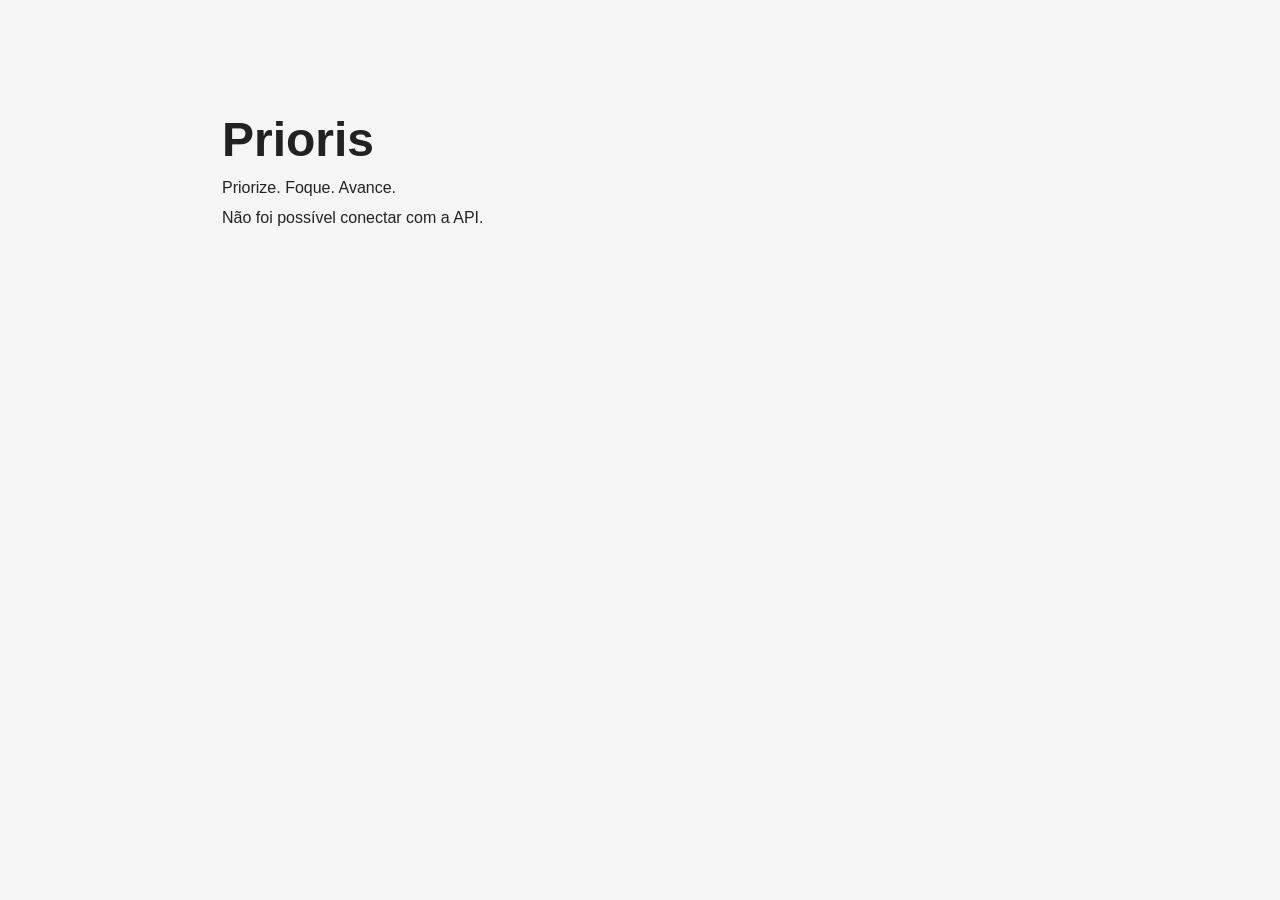
==== frontend/index.html @ 2d37c7ac "feat: configura frontend e integracao inicial com API" ====
<!DOCTYPE html>
<html lang="pt-br">
<head>
    <meta charset="UTF-8">
    <title>Prioris</title>
    <link rel="stylesheet" href="css/style.css">
</head>
<script src="js/app.js"></script>
<body>
    <main>
        <h1>Prioris</h1>
        <p>Priorize. Foque. Avance.</p>
        <p id="status-api">
            Verificando conexão com a API...
        </p>
    </main>

    <script
        type="module"
        src="./js/app.js"
    ></script>
</body>
</html>
---- frontend/css/style.css ----
* {
    box-sizing: border-box;
    margin: 0;
    padding: 0;
}

body {
    font-family: Arial, sans-serif;
    background: #f5f5f5;
    color: #222;
}

main {
    max-width: 900px;
    margin: 80px auto;
    padding: 32px;
}

h1 {
    font-size: 48px;
    margin-bottom: 8px;
}

p {
    margin-top: 12px;
}
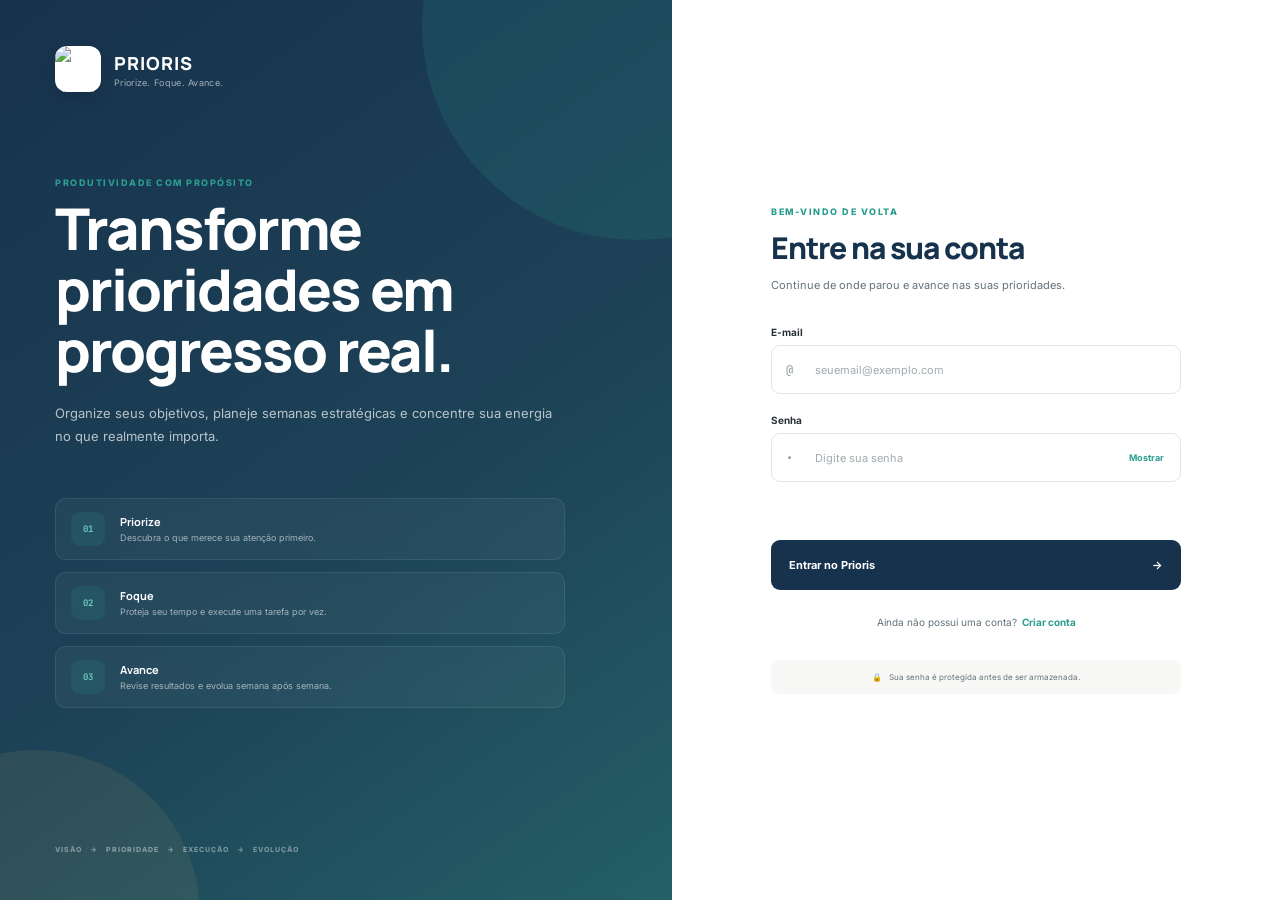
==== commit 807fd68c: "feat: finaliza frontend e auditorias da v1 do Prioris" ====
--- a/frontend/index.html
+++ b/frontend/index.html
@@ -1,23 +1,596 @@
 <!DOCTYPE html>
-<html lang="pt-br">
+<html lang="pt-BR">
+
 <head>
     <meta charset="UTF-8">
-    <title>Prioris</title>
-    <link rel="stylesheet" href="css/style.css">
+    <meta
+            name="viewport"
+            content="width=device-width, initial-scale=1.0"
+    >
+    <title>Prioris — Priorize. Foque. Avance.</title>
+    <link rel="preconnect" href="https://fonts.googleapis.com">
+    <link rel="preconnect" href="https://fonts.gstatic.com" crossorigin>
+    <link
+            href="https://fonts.googleapis.com/css2?family=Inter:wght@400;500;600;700&family=JetBrains+Mono:wght@500;600;700&family=Manrope:wght@600;700;800&display=swap"
+            rel="stylesheet"
+    >
+    <link
+            rel="stylesheet"
+            href="./css/style.css"
+    >
 </head>
-<script src="js/app.js"></script>
+
 <body>
-    <main>
-        <h1>Prioris</h1>
-        <p>Priorize. Foque. Avance.</p>
-        <p id="status-api">
-            Verificando conexão com a API...
-        </p>
+
+<div class="app">
+
+    <!-- ================= SIDEBAR ================= -->
+
+    <aside class="sidebar">
+
+        <div class="sidebar-top">
+
+            <a class="brand" href="index.html">
+                <div class="brand-icon">
+
+                    <img
+                            src="logo-prioris.svg"
+                            alt="Logo Prioris"
+                    >
+
+                </div>
+
+                <div>
+                    <strong>PRIORIS</strong>
+                    <span>Priorize. Foque. Avance.</span>
+                </div>
+            </a>
+
+            <nav class="sidebar-nav">
+
+                <a href="#" class="nav-item active">
+                    <span class="nav-icon">▦</span>
+                    <span>Dashboard</span>
+                </a>
+
+                <a href="./pages/prioridade.html" class="nav-item">
+                    <span class="nav-icon">★</span>
+                    <span>Prioridade #1</span>
+                </a>
+
+                <a href="./pages/tarefas.html" class="nav-item">
+                    <span class="nav-icon">✓</span>
+                    <span>Tarefas</span>
+                </a>
+
+                <a href="./pages/objetivos.html" class="nav-item">
+                    <span class="nav-icon">◎</span>
+                    <span>Objetivos e Metas</span>
+                </a>
+
+                <a href="./pages/ciclo.html" class="nav-item">
+                    <span class="nav-icon">◷</span>
+                    <span>Ciclo de 12 Semanas</span>
+                </a>
+
+                <a href="./pages/planejamento.html" class="nav-item">
+                    <span class="nav-icon">▤</span>
+                    <span>Planejamento</span>
+                </a>
+
+                <a href="./pages/foco.html" class="nav-item">
+                    <span class="nav-icon">◉</span>
+                    <span>Sessão de Foco</span>
+                </a>
+
+                <a href="./pages/revisao.html" class="nav-item">
+                    <span class="nav-icon">↗</span>
+                    <span>Revisão Semanal</span>
+                </a>
+
+            </nav>
+
+        </div>
+
+        <div class="sidebar-footer">
+
+            <div class="sidebar-user">
+
+                <div class="user-avatar">
+                    U
+                </div>
+
+
+                <div class="user-info">
+
+                    <strong id="nome-usuario">
+                        Usuário Prioris
+                    </strong>
+
+                    <span>
+                Minha conta
+            </span>
+
+                </div>
+
+            </div>
+
+
+            <button
+                    id="btn-logout"
+                    type="button"
+                    class="sidebar-logout"
+                    title="Sair"
+            >
+                ↪
+            </button>
+
+        </div>
+
+    </aside>
+
+
+    <!-- ================= CONTEÚDO ================= -->
+
+    <main class="main-content">
+
+        <!-- HEADER -->
+
+        <header class="topbar">
+
+            <div>
+
+                <p class="eyebrow">
+                    VISÃO GERAL
+                </p>
+
+                <h1 id="saudacao-usuario">
+                    Bom dia! 👋
+                </h1>
+
+                <p class="subtitle">
+                    Foque no que realmente importa e avance um passo de cada vez.
+                </p>
+
+            </div>
+
+            <div class="topbar-actions">
+
+                <div
+                        id="api-status"
+                        class="api-status"
+                >
+                    <span class="api-dot"></span>
+                    Verificando API...
+                </div>
+
+                <button
+                        class="icon-button"
+                        aria-label="Notificações"
+                >
+                    ♢
+                </button>
+
+                <div class="date-card">
+                    <span>Hoje</span>
+                    <strong id="current-date">
+                        31 AGO
+                    </strong>
+                </div>
+
+            </div>
+
+        </header>
+
+
+        <!-- PRIORIDADE PRINCIPAL -->
+
+        <section class="priority-card">
+
+            <div class="priority-content">
+
+                <div class="priority-label">
+                    <span>★</span>
+                    PRIORIDADE #1 DE HOJE
+                </div>
+
+                <h2 id="prioridade-titulo">
+                    Carregando prioridade...
+                </h2>
+
+                <p>
+                    Esta é a tarefa mais importante para você avançar
+                    em direção aos seus objetivos hoje.
+                </p>
+
+                <div class="priority-meta">
+
+                    <span
+                        id="prioridade-abcde"
+                        class="tag tag-a"
+                    >
+                        -
+                    </span>
+
+                    <span>
+                        ⏱ <span id="prioridade-tempo">--</span> min
+                    </span>
+
+                    <span id="prioridade-status">
+                        Carregando...
+                    </span>
+
+                </div>
+
+            </div>
+
+            <div class="priority-action">
+
+                <button
+                        id="btn-iniciar-foco-prioridade"
+                        class="focus-button"
+                        type="button"
+                >
+                    <span class="focus-button-icon">▶</span>
+                    <span>Iniciar foco</span>
+                </button>
+
+                <span
+                        id="descricao-foco-prioridade"
+                        class="focus-description"
+                >
+                    Pomodoro 25 / 5
+                </span>
+
+            </div>
+
+        </section>
+
+
+        <!-- PRIMEIRA LINHA -->
+
+        <section class="dashboard-grid dashboard-grid-main">
+
+            <!-- CICLO -->
+
+            <article class="card cycle-card">
+
+                <div class="card-header">
+
+                    <div>
+                        <p class="card-eyebrow">
+                            CICLO ATUAL
+                        </p>
+
+                        <h3 id="ciclo-titulo">
+                            Carregando ciclo...
+                        </h3>
+                    </div>
+
+                    <span
+                            id="ciclo-status"
+                            class="status-badge">
+                        ...
+                    </span>
+
+                </div>
+
+                <div class="cycle-week">
+
+                    <div>
+                        <span>Semana atual</span>
+                        <strong id="ciclo-semana">- de 12</strong>
+                    </div>
+
+                    <strong
+                            id="ciclo-percentual"
+                            class="cycle-percentage">
+                        0%
+                    </strong>
+
+                </div>
+
+                <div class="progress-track">
+                    <div
+                            id="ciclo-barra"
+                            class="progress-bar"
+                            style="width: 0%;"
+                    ></div>
+                </div>
+
+                <div class="cycle-footer">
+
+                    <span id="ciclo-data-inicio">--</span>
+                    <span id="ciclo-data-fim">--</span>
+
+                </div>
+
+            </article>
+
+
+            <!-- SCORE -->
+
+            <article class="card score-card">
+
+                <div class="card-header">
+
+                    <div>
+                        <p class="card-eyebrow">
+                            SCORE DE EXECUÇÃO
+                        </p>
+
+                        <h3>
+                            Desempenho semanal
+                        </h3>
+                    </div>
+
+                </div>
+
+                <div class="score-content">
+
+                    <div
+                            id="score-ring"
+                            class="score-ring"
+                            style="--score: 0%;"
+                    >
+
+                        <div class="score-inner">
+                            <strong id="score-valor">0%</strong>
+                            <span>execução</span>
+                        </div>
+
+                    </div>
+
+                    <div class="score-info">
+
+                        <strong id="score-mensagem">
+                            Carregando...
+                        </strong>
+
+                        <p>
+                            A referência de execução do Prioris
+                            é manter o score próximo ou acima de 85%.
+                        </p>
+
+                    </div>
+
+                </div>
+
+            </article>
+
+        </section>
+
+
+        <!-- INDICADORES -->
+
+        <section class="stats-grid">
+
+            <article class="stat-card">
+
+                <div class="stat-icon purple">
+                    ✓
+                </div>
+
+                <div>
+                    <span>
+                        Tarefas planejadas
+                    </span>
+
+                    <strong id="total-planejadas">
+                        0
+                    </strong>
+                </div>
+
+            </article>
+
+
+            <article class="stat-card">
+
+                <div class="stat-icon green">
+                    ✓
+                </div>
+
+                <div>
+                    <span>
+                        Concluídas
+                    </span>
+
+                    <strong id="total-concluidas">
+                        0
+                    </strong>
+                </div>
+
+            </article>
+
+
+            <article class="stat-card">
+
+                <div class="stat-icon orange">
+                    ◷
+                </div>
+
+                <div>
+                    <span>
+                        Minutos de foco
+                    </span>
+
+                    <strong id="minutos-foco">
+                        0
+                    </strong>
+                </div>
+
+            </article>
+
+
+            <article class="stat-card">
+
+                <div class="stat-icon blue">
+                    ◎
+                </div>
+
+                <div>
+                    <span>
+                        Objetivos ativos
+                    </span>
+
+                    <strong id="total-objetivos-ativos">
+                        0
+                    </strong>
+                </div>
+
+            </article>
+
+        </section>
+
+
+        <!-- SEGUNDA LINHA -->
+
+        <section class="dashboard-grid dashboard-grid-bottom">
+
+            <!-- TAREFAS -->
+
+            <article class="card tasks-card">
+
+                <div class="card-header">
+
+                    <div>
+                        <p class="card-eyebrow">
+                            PLANEJAMENTO SEMANAL
+                        </p>
+
+                        <h3>
+                            Tarefas estratégicas
+                        </h3>
+                    </div>
+
+                    <button class="text-button">
+                        Ver todas →
+                    </button>
+
+                </div>
+
+                <div
+                        id="lista-tarefas-estrategicas"
+                        class="tasks-list"
+                >
+                    <p class="loading-text">
+                        Carregando tarefas...
+                    </p>
+
+                </div>
+
+            </article>
+
+
+            <!-- FOCO -->
+
+            <article class="card focus-card">
+
+                <div class="card-header">
+
+                    <div>
+                        <p class="card-eyebrow">
+                            MODO FOCO
+                        </p>
+
+                        <h3>
+                            Hora de executar
+                        </h3>
+                    </div>
+
+                </div>
+
+                <div class="pomodoro">
+
+                    <span class="pomodoro-label">
+                        FOCO
+                    </span>
+
+                    <strong>
+                        25:00
+                    </strong>
+
+                    <span>
+                        minutos
+                    </span>
+
+                </div>
+
+                <button
+                        id="btn-iniciar-sessao-dashboard"
+                        class="secondary-focus-button"
+                        type="button"
+                >
+                    ▶ Iniciar sessão
+                </button>
+
+                <p class="focus-tip">
+                    Uma tarefa. Sem distrações.
+                    Até o cronômetro terminar.
+                </p>
+
+            </article>
+
+        </section>
+
+
+        <!-- OBJETIVOS -->
+
+        <section class="card goals-card">
+
+            <div class="card-header">
+
+                <div>
+                    <p class="card-eyebrow">
+                        VISÃO DE LONGO PRAZO
+                    </p>
+
+                    <h3>
+                        Objetivos em andamento
+                    </h3>
+                </div>
+
+                <button class="text-button">
+                    Ver objetivos →
+                </button>
+
+            </div>
+
+
+            <div
+                    id="lista-objetivos"
+                    class="goals-grid"
+            >
+                <p class="loading-text">
+                    Carregando objetivos...
+                </p>
+
+            </div>
+
+        </section>
+
+
+        <footer class="page-footer">
+
+            <span>
+                PRIORIS
+            </span>
+
+            <span>
+                Priorize. Foque. Avance.
+            </span>
+
+        </footer>
+
     </main>
 
-    <script
+</div>
+
+<script
         type="module"
         src="./js/app.js"
-    ></script>
+></script>
+
 </body>
+
 </html>
--- a/frontend/css/style.css
+++ b/frontend/css/style.css
@@ -1,26 +1,9379 @@
+/* =====================================================
+   PRIORIS
+   Dashboard principal
+===================================================== */
+
+:root {
+
+    /* PRIORIS — Identidade oficial */
+
+    --primary: #17324D;
+    --primary-hover: #10283D;
+    --primary-light: #E9EFF3;
+
+    --secondary: #2A9D8F;
+    --secondary-dark: #218579;
+    --secondary-light: #E5F5F2;
+    --success: #2A9D8F;
+
+    --accent: #E9C46A;
+    --accent-dark: #D9AC42;
+    --accent-light: #FFF7E3;
+
+    --danger: #E76F51;
+    --danger-light: #FCEBE7;
+
+    --rest: #84A98C;
+    --rest-light: #EDF3EE;
+    --success: #2A9D8F;
+
+    --background: #F7F8F5;
+    --surface: #FFFFFF;
+
+    --text-primary: #263238;
+    --text-secondary: #64727A;
+    --text-light: #909A9F;
+
+    --border: #E2E6E3;
+
+    /* ABCDE */
+
+    --abcde-a: #D95D39;
+    --abcde-b: #E9A23B;
+    --abcde-c: #E9C46A;
+    --abcde-d: #5B8DEF;
+    --abcde-e: #8D99AE;
+
+    --shadow:
+            0 8px 24px rgba(23, 50, 77, 0.06);
+
+    --radius-control: 8px;
+    --radius-card: 12px;
+    --radius-panel: 18px;
+}
+
+
+/* ================= RESET ================= */
+
 * {
     box-sizing: border-box;
     margin: 0;
     padding: 0;
 }
 
+html {
+    scroll-behavior: smooth;
+}
+
 body {
-    font-family: Arial, sans-serif;
-    background: #f5f5f5;
-    color: #222;
-}
-
-main {
-    max-width: 900px;
-    margin: 80px auto;
-    padding: 32px;
-}
-
-h1 {
-    font-size: 48px;
+    min-height: 100vh;
+
+    font-family:
+            "Inter",
+            -apple-system,
+            BlinkMacSystemFont,
+            "Segoe UI",
+            sans-serif;
+
+    background: var(--background);
+    color: var(--text-primary);
+
+    -webkit-font-smoothing: antialiased;
+}
+
+h1,
+h2,
+h3,
+h4,
+.brand strong {
+    font-family: "Manrope", sans-serif;
+}
+
+.score-inner strong,
+.pomodoro strong,
+.stat-card strong,
+.cycle-percentage {
+    font-family: "JetBrains Mono", monospace;
+}
+
+button,
+input,
+select,
+textarea {
+    font: inherit;
+}
+
+button {
+    cursor: pointer;
+}
+
+a {
+    text-decoration: none;
+    color: inherit;
+}
+
+
+/* =====================================================
+   APP
+===================================================== */
+
+.app {
+    min-height: 100vh;
+}
+
+
+/* =====================================================
+   SIDEBAR
+===================================================== */
+
+.sidebar {
+
+    position: fixed;
+
+    top: 0;
+    bottom: 0;
+    left: 0;
+
+    width: 265px;
+
+    padding: 26px 18px 20px;
+
+    display: flex;
+    flex-direction: column;
+    justify-content: space-between;
+
+    background: var(--primary);
+
+    color: white;
+
+    z-index: 100;
+}
+
+
+/* BRAND */
+
+.brand {
+
+    display: flex;
+    align-items: center;
+
+    gap: 12px;
+
+    padding: 4px 10px 30px;
+}
+
+.brand-icon {
+    width: 52px;
+    height: 52px;
+
+    flex-shrink: 0;
+
+    border-radius: 14px;
+    overflow: hidden;
+
+    background: #ffffff;
+
+    box-shadow: 0 4px 12px rgba(0, 0, 0, 0.10);
+}
+
+.brand-icon img {
+    display: block;
+
+    width: 100%;
+    height: 100%;
+
+    object-fit: cover;
+}
+
+.brand strong {
+
+    display: block;
+
+    font-size: 17px;
+
+    letter-spacing: 1px;
+}
+
+.brand span {
+
+    display: block;
+
+    margin-top: 3px;
+
+    font-size: 10px;
+
+    color: #9195a5;
+}
+
+
+/* NAV */
+
+.sidebar-nav {
+
+    display: flex;
+    flex-direction: column;
+
+    gap: 5px;
+}
+
+.nav-item {
+
+    min-height: 48px;
+
+    padding: 0 14px;
+
+    display: flex;
+    align-items: center;
+
+    gap: 13px;
+
+    border-radius: 11px;
+
+    color: #9da1b3;
+
+    font-size: 14px;
+    font-weight: 500;
+
+    transition:
+            background .2s ease,
+            color .2s ease,
+            transform .2s ease;
+}
+
+.nav-item:hover {
+
+    background: rgba(255, 255, 255, 0.08);
+    color: white;
+    transform: translateX(2px);
+}
+
+.nav-item.active {
+
+    background: rgba(42, 157, 143, 0.16);
+    color: white;
+
+    border-left: 3px solid var(--secondary);
+}
+
+.nav-icon {
+
+    width: 23px;
+
+    text-align: center;
+
+    font-size: 18px;
+}
+
+
+/* USUÁRIO */
+
+.sidebar-footer {
+
+    padding: 15px 9px 4px;
+
+    display: flex;
+    align-items: center;
+
+    gap: 10px;
+
+    border-top:
+            1px solid rgba(255,255,255,.08);
+}
+
+.user-avatar {
+
+    width: 38px;
+    height: 38px;
+
+    flex-shrink: 0;
+
+    display: flex;
+    align-items: center;
+    justify-content: center;
+
+    border-radius: 50%;
+
+    background: var(--primary);
+
+    font-weight: 700;
+}
+
+.user-info {
+    min-width: 0;
+    flex: 1;
+}
+
+.user-info strong {
+
+    display: block;
+
+    overflow: hidden;
+
+    font-size: 12px;
+
+    white-space: nowrap;
+    text-overflow: ellipsis;
+}
+
+.user-info span {
+
+    display: block;
+
+    margin-top: 2px;
+
+    font-size: 10px;
+
+    color: #828697;
+}
+
+.more-button {
+
+    border: 0;
+    background: transparent;
+
+    color: #8e92a3;
+
+    font-size: 20px;
+}
+
+
+/* =====================================================
+   CONTEÚDO PRINCIPAL
+===================================================== */
+
+.main-content {
+
+    margin-left: 265px;
+
+    min-height: 100vh;
+
+    padding: 38px 44px 22px;
+
+    max-width: 1800px;
+}
+
+
+/* =====================================================
+   HEADER
+===================================================== */
+
+.topbar {
+
+    display: flex;
+    align-items: center;
+    justify-content: space-between;
+
+    gap: 25px;
+
+    margin-bottom: 30px;
+}
+
+.eyebrow,
+.card-eyebrow {
+    margin-bottom: 7px;
+
+    color: var(--secondary);
+
+    font-size: 10px;
+    font-weight: 800;
+
+    letter-spacing: 1.4px;
+}
+
+.topbar h1 {
+
+    font-size: 30px;
+
+    letter-spacing: -1px;
+}
+
+.subtitle {
+
+    margin-top: 7px;
+
+    color: var(--text-secondary);
+
+    font-size: 14px;
+}
+
+.topbar-actions {
+
+    display: flex;
+    align-items: center;
+
+    gap: 10px;
+}
+
+.api-status {
+
+    height: 40px;
+
+    padding: 0 14px;
+
+    display: flex;
+    align-items: center;
+
+    gap: 8px;
+
+    border:
+            1px solid var(--border);
+
+    border-radius: 10px;
+
+    background: white;
+
+    color: var(--text-secondary);
+
+    font-size: 11px;
+    font-weight: 600;
+}
+
+.api-dot {
+
+    width: 7px;
+    height: 7px;
+
+    border-radius: 50%;
+
+    background: #b7bac4;
+}
+
+.api-status.connected .api-dot {
+
+    background: var(--success);
+
+    box-shadow:
+            0 0 0 4px rgba(20, 184, 122, .12);
+}
+
+.api-status.error .api-dot {
+
+    background: var(--danger);
+}
+
+.icon-button {
+
+    width: 40px;
+    height: 40px;
+
+    border:
+            1px solid var(--border);
+
+    border-radius: 10px;
+
+    background: white;
+
+    color: var(--text-secondary);
+
+    font-size: 20px;
+}
+
+.date-card {
+
+    min-width: 74px;
+    height: 48px;
+
+    padding: 6px 13px;
+
+    display: flex;
+    flex-direction: column;
+    justify-content: center;
+
+    border-radius: 10px;
+
+    background: white;
+
+    border:
+            1px solid var(--border);
+}
+
+.date-card span {
+
+    color: var(--text-light);
+
+    font-size: 9px;
+    text-transform: uppercase;
+}
+
+.date-card strong {
+
+    margin-top: 1px;
+
+    font-size: 12px;
+}
+
+
+/* =====================================================
+   PRIORIDADE
+===================================================== */
+
+.priority-card {
+    position: relative;
+    overflow: hidden;
+
+    min-height: 190px;
+
+    margin-bottom: 24px;
+    padding: 30px 34px;
+
+    display: flex;
+    align-items: center;
+    justify-content: space-between;
+
+    gap: 35px;
+
+    border-radius: var(--radius-panel);
+
+    color: white;
+
+    background:
+            linear-gradient(
+                    120deg,
+                    #17324D 0%,
+                    #1D405E 100%
+            );
+
+    border-top: 4px solid var(--accent);
+
+    box-shadow:
+            0 14px 34px rgba(23, 50, 77, 0.14);
+}
+
+.priority-card::after {
+
+    content: "";
+
+    position: absolute;
+
+    width: 310px;
+    height: 310px;
+
+    right: -95px;
+    top: -130px;
+
+    border-radius: 50%;
+
+    background:
+            rgba(255,255,255,.06);
+}
+
+.priority-content {
+    position: relative;
+    z-index: 2;
+}
+
+.priority-label {
+    display: flex;
+    align-items: center;
+
+    gap: 8px;
+
+    margin-bottom: 13px;
+
+    font-size: 10px;
+    font-weight: 800;
+
+    letter-spacing: 1.4px;
+
+    color: var(--accent);
+}
+
+.priority-card h2 {
+
+    max-width: 650px;
+
+    font-size: 26px;
+
+    letter-spacing: -.6px;
+}
+
+.priority-card p {
+
+    max-width: 650px;
+
+    margin-top: 9px;
+
+    color: #dedbfa;
+
+    font-size: 13px;
+    line-height: 1.6;
+}
+
+.priority-meta {
+
+    margin-top: 18px;
+
+    display: flex;
+    flex-wrap: wrap;
+
+    align-items: center;
+
+    gap: 15px;
+
+    color: #ece9ff;
+
+    font-size: 11px;
+}
+
+.tag {
+
+    min-width: 28px;
+    height: 28px;
+
+    display: inline-flex;
+    align-items: center;
+    justify-content: center;
+
+    border-radius: 7px;
+
+    font-weight: 800;
+}
+
+.tag-a {
+
+    color: #4c3eb6;
+
+    background: white;
+}
+
+.priority-action {
+
+    position: relative;
+    z-index: 2;
+
+    min-width: 160px;
+
+    display: flex;
+    flex-direction: column;
+    align-items: center;
+
+    gap: 8px;
+}
+
+.focus-button {
+    width: 160px;
+    height: 48px;
+
+    border: none;
+    border-radius: var(--radius-card);
+
+    background: var(--secondary);
+    color: white;
+
+    font-size: 13px;
+    font-weight: 800;
+
+    transition:
+            transform .2s ease,
+            background .2s ease,
+            box-shadow .2s ease;
+}
+
+.focus-button:hover {
+    background: var(--secondary-dark);
+
+    transform: translateY(-2px);
+
+    box-shadow:
+            0 8px 22px rgba(42, 157, 143, .25);
+}
+
+.focus-description {
+
+    color: #d9d5fa;
+
+    font-size: 10px;
+}
+
+
+/* =====================================================
+   CARDS
+===================================================== */
+
+.card {
+    padding: 24px;
+
+    background: var(--surface);
+
+    border: 1px solid var(--border);
+
+    border-radius: var(--radius-card);
+
+    box-shadow:
+            0 4px 14px rgba(23, 50, 77, 0.035);
+}
+
+.card-header {
+
+    display: flex;
+    align-items: flex-start;
+    justify-content: space-between;
+
+    gap: 14px;
+
+    margin-bottom: 23px;
+}
+
+.card-header h3 {
+
+    font-size: 16px;
+}
+
+.status-badge {
+    padding: 7px 9px;
+
+    border-radius: 7px;
+
+    color: var(--secondary-dark);
+    background: var(--secondary-light);
+
+    font-size: 8px;
+    font-weight: 800;
+
+    letter-spacing: .6px;
+}
+
+
+/* =====================================================
+   GRID PRINCIPAL
+===================================================== */
+
+.dashboard-grid {
+
+    display: grid;
+
+    gap: 22px;
+}
+
+.dashboard-grid-main {
+
+    grid-template-columns:
+            minmax(0, 1.45fr)
+            minmax(280px, .8fr);
+
+    margin-bottom: 22px;
+}
+
+
+/* CICLO */
+
+.cycle-week {
+
+    display: flex;
+    justify-content: space-between;
+    align-items: flex-end;
+
+    margin-bottom: 13px;
+}
+
+.cycle-week span {
+
+    display: block;
+
+    margin-bottom: 4px;
+
+    color: var(--text-secondary);
+
+    font-size: 11px;
+}
+
+.cycle-week strong {
+
+    font-size: 20px;
+}
+
+.cycle-percentage {
+
+    color: var(--primary);
+
+    font-size: 18px !important;
+}
+
+.progress-track {
+
+    width: 100%;
+    height: 8px;
+
+    overflow: hidden;
+
+    border-radius: 20px;
+
+    background: #ececf2;
+}
+
+.progress-bar {
+    height: 100%;
+
+    border-radius: inherit;
+
+    background: var(--secondary);
+}
+
+.cycle-footer {
+
+    margin-top: 10px;
+
+    display: flex;
+    justify-content: space-between;
+
+    color: var(--text-light);
+
+    font-size: 9px;
+}
+
+
+/* SCORE */
+
+.score-content {
+
+    display: flex;
+    align-items: center;
+
+    gap: 25px;
+}
+
+.score-ring {
+    --score: 85%;
+
+    position: relative;
+
+    width: 120px;
+    height: 120px;
+
+    flex-shrink: 0;
+
+    display: flex;
+    align-items: center;
+    justify-content: center;
+
+    border-radius: 50%;
+
+    background:
+            conic-gradient(
+                    var(--secondary) var(--score),
+                    #E8ECEA 0
+            );
+}
+
+.score-ring::before {
+
+    content: "";
+
+    position: absolute;
+
+    width: 94px;
+    height: 94px;
+
+    border-radius: 50%;
+
+    background: white;
+}
+
+.score-inner {
+
+    position: relative;
+
+    display: flex;
+    flex-direction: column;
+    align-items: center;
+}
+
+.score-inner strong {
+
+    font-size: 27px;
+}
+
+.score-inner span {
+
+    margin-top: -2px;
+
+    color: var(--text-light);
+
+    font-size: 9px;
+}
+
+.score-info strong {
+    color: var(--secondary);
+    font-size: 13px;
+}
+
+.score-info p {
+
+    margin-top: 6px;
+
+    color: var(--text-secondary);
+
+    font-size: 11px;
+    line-height: 1.5;
+}
+
+
+/* =====================================================
+   INDICADORES
+===================================================== */
+
+.stats-grid {
+
+    display: grid;
+
+    grid-template-columns:
+            repeat(4, 1fr);
+
+    gap: 16px;
+
+    margin-bottom: 22px;
+}
+
+.stat-card {
+    min-height: 92px;
+
+    padding: 18px;
+
+    display: flex;
+    align-items: center;
+
+    gap: 14px;
+
+    background: var(--surface);
+
+    border: 1px solid var(--border);
+
+    border-radius: var(--radius-card);
+
+    box-shadow:
+            0 4px 14px rgba(23, 50, 77, 0.035);
+}
+
+.stat-icon {
+
+    width: 42px;
+    height: 42px;
+
+    flex-shrink: 0;
+
+    display: flex;
+    align-items: center;
+    justify-content: center;
+
+    border-radius: 11px;
+
+    font-size: 18px;
+    font-weight: 800;
+}
+
+.stat-icon.purple {
+    color: var(--primary);
+    background: var(--primary-light);
+}
+
+.stat-icon.green {
+    color: var(--secondary);
+    background: var(--secondary-light);
+}
+
+.stat-icon.orange {
+    color: #B98422;
+    background: var(--accent-light);
+}
+
+.stat-icon.blue {
+    color: var(--secondary);
+    background: var(--secondary-light);
+}
+
+.stat-card span {
+
+    display: block;
+
+    margin-bottom: 3px;
+
+    color: var(--text-secondary);
+
+    font-size: 10px;
+}
+
+.stat-card strong {
+
+    display: block;
+
+    font-size: 22px;
+}
+
+
+/* =====================================================
+   TAREFAS + FOCO
+===================================================== */
+
+.dashboard-grid-bottom {
+
+    grid-template-columns:
+            minmax(0, 1.45fr)
+            minmax(280px, .8fr);
+
+    margin-bottom: 22px;
+}
+
+.text-button {
+    padding: 5px;
+
+    border: 0;
+
+    background: transparent;
+
+    color: var(--primary);
+
+    font-size: 10px;
+    font-weight: 700;
+}
+
+
+/* TASK */
+
+.tasks-list {
+
+    display: flex;
+    flex-direction: column;
+}
+
+.task-item {
+
+    min-height: 62px;
+
+    display: flex;
+    align-items: center;
+
+    gap: 12px;
+
+    border-bottom:
+            1px solid #f0f0f4;
+}
+
+.task-item:last-child {
+    border-bottom: none;
+}
+
+.task-check {
+
+    width: 23px;
+    height: 23px;
+
+    flex-shrink: 0;
+
+    border:
+            2px solid #d8dae3;
+
+    border-radius: 7px;
+
+    background: white;
+}
+
+.task-check.completed {
+
+    border-color: var(--success);
+
+    background: var(--success);
+
+    color: white;
+
+    font-size: 11px;
+}
+
+.task-content {
+
+    min-width: 0;
+
+    flex: 1;
+}
+
+.task-content strong {
+
+    display: block;
+
+    overflow: hidden;
+
+    font-size: 12px;
+    font-weight: 600;
+
+    white-space: nowrap;
+    text-overflow: ellipsis;
+}
+
+.task-content span {
+
+    display: block;
+
+    margin-top: 4px;
+
+    color: var(--text-light);
+
+    font-size: 9px;
+}
+
+.task-completed {
+
+    color: #a7a9b1;
+
+    text-decoration: line-through;
+}
+
+.abcde-badge {
+
+    width: 27px;
+    height: 27px;
+
+    display: flex;
+    align-items: center;
+    justify-content: center;
+
+    border-radius: 7px;
+
+    font-size: 10px;
+    font-weight: 800;
+}
+
+.badge-a {
+    color: #FFFFFF;
+    background: var(--abcde-a);
+}
+
+.badge-b {
+    color: #FFFFFF;
+    background: var(--abcde-b);
+}
+
+.badge-c {
+    color: #5D4A16;
+    background: var(--abcde-c);
+}
+
+.badge-d {
+    color: #FFFFFF;
+    background: var(--abcde-d);
+}
+
+.badge-e {
+    color: #FFFFFF;
+    background: var(--abcde-e);
+}
+
+/* TAREFAS ESTRATÉGICAS */
+.task-item-title,
+.task-title {
+    font-size: 18px;
+    font-weight: 700;
+    line-height: 1.35;
+    color: var(--text-primary);
+}
+
+.task-item-subtitle,
+.task-meta,
+.task-subtitle {
+    font-size: 14px;
+    font-weight: 500;
+    line-height: 1.4;
+    color: var(--text-secondary);
+}
+
+.task-priority-badge,
+.priority-badge {
+    font-size: 13px;
+    font-weight: 800;
+    min-width: 32px;
+    height: 32px;
+}
+
+/* POMODORO */
+
+.focus-card {
+
+    display: flex;
+    flex-direction: column;
+}
+
+.pomodoro {
+
+    margin: 7px 0 20px;
+
+    display: flex;
+    flex-direction: column;
+    align-items: center;
+}
+
+.pomodoro-label {
+    margin-bottom: 6px;
+
+    color: var(--secondary);
+
+    font-size: 9px;
+    font-weight: 800;
+
+    letter-spacing: 2px;
+}
+
+.pomodoro strong {
+
+    font-size: 42px;
+
+    letter-spacing: -2px;
+}
+
+.pomodoro span:last-child {
+
+    margin-top: -4px;
+
+    color: var(--text-light);
+
+    font-size: 9px;
+}
+
+.secondary-focus-button {
+    height: 43px;
+
+    border: none;
+    border-radius: var(--radius-control);
+
+    background: var(--secondary);
+
+    color: white;
+
+    font-size: 12px;
+    font-weight: 700;
+}
+
+.secondary-focus-button:hover {
+    background: var(--secondary-dark);
+}
+
+.focus-tip {
+
+    margin-top: 13px;
+
+    text-align: center;
+
+    color: var(--text-light);
+
+    font-size: 9px;
+    line-height: 1.5;
+}
+
+
+/* =====================================================
+   OBJETIVOS
+===================================================== */
+
+.goals-card {
+
+    margin-bottom: 24px;
+}
+
+.goals-grid {
+
+    display: grid;
+
+    grid-template-columns:
+            repeat(3, 1fr);
+
+    gap: 14px;
+}
+
+.goal-item {
+
+    padding: 17px;
+
+    border:
+            1px solid var(--border);
+
+    border-radius: 13px;
+
+    background: #fbfbfd;
+}
+
+.goal-header {
+
+    display: flex;
+    align-items: center;
+
+    gap: 11px;
+}
+
+.goal-icon {
+
+    width: 39px;
+    height: 39px;
+
+    flex-shrink: 0;
+
+    display: flex;
+    align-items: center;
+    justify-content: center;
+
+    border-radius: 10px;
+
+    background: var(--primary-light);
+
+    font-size: 17px;
+}
+
+.goal-header span {
+
+    display: block;
+
+    margin-bottom: 3px;
+
+    color: var(--primary);
+
+    font-size: 8px;
+    font-weight: 800;
+
+    letter-spacing: .7px;
+}
+
+.goal-header strong {
+
+    display: block;
+
+    font-size: 11px;
+}
+
+.goal-progress {
+
+    margin-top: 16px;
+}
+
+.goal-progress-header {
+
+    margin-bottom: 7px;
+
+    display: flex;
+    justify-content: space-between;
+
+    color: var(--text-secondary);
+
+    font-size: 9px;
+}
+
+.goal-progress-header strong {
+
+    color: var(--text-primary);
+}
+
+.progress-track.small {
+    height: 6px;
+}
+
+/* OBJETIVOS EM ANDAMENTO */
+.objective-category {
+    font-size: 12px;
+    font-weight: 800;
+    letter-spacing: 1px;
+    color: var(--secondary);
+    text-transform: uppercase;
+}
+
+.objective-title,
+.objective-name {
+    font-size: 18px;
+    font-weight: 700;
+    line-height: 1.35;
+    color: var(--text-primary);
+}
+
+.objective-progress-label {
+    font-size: 13px;
+    font-weight: 600;
+    color: var(--text-secondary);
+}
+
+.objective-progress-value,
+.objective-percentage {
+    font-size: 14px;
+    font-weight: 800;
+    color: var(--primary);
+}
+
+/* =====================================================
+   FOOTER
+===================================================== */
+
+.page-footer {
+
+    padding: 10px 3px 0;
+
+    display: flex;
+    justify-content: space-between;
+
+    color: var(--text-light);
+
+    font-size: 9px;
+}
+
+
+/* =====================================================
+   RESPONSIVIDADE
+===================================================== */
+
+@media (max-width: 1150px) {
+
+    .stats-grid {
+
+        grid-template-columns:
+                repeat(2, 1fr);
+    }
+
+    .goals-grid {
+
+        grid-template-columns:
+                1fr;
+    }
+
+}
+
+
+@media (max-width: 900px) {
+
+    .sidebar {
+
+        width: 80px;
+
+        padding-left: 11px;
+        padding-right: 11px;
+    }
+
+    .brand {
+
+        justify-content: center;
+
+        padding-left: 0;
+        padding-right: 0;
+    }
+
+    .brand > div:not(.brand-icon),
+    .nav-item span:last-child,
+    .user-info,
+    .more-button {
+
+        display: none;
+    }
+
+    .nav-item {
+
+        justify-content: center;
+
+        padding: 0;
+    }
+
+    .main-content {
+
+        margin-left: 80px;
+
+        padding:
+                30px 25px;
+    }
+
+    .dashboard-grid-main,
+    .dashboard-grid-bottom {
+
+        grid-template-columns:
+                1fr;
+    }
+
+}
+
+
+@media (max-width: 650px) {
+
+    .sidebar {
+        display: none;
+    }
+
+    .main-content {
+
+        margin-left: 0;
+
+        padding: 24px 16px;
+    }
+
+    .topbar {
+
+        align-items: flex-start;
+
+        flex-direction: column;
+    }
+
+    .topbar-actions {
+
+        width: 100%;
+
+        flex-wrap: wrap;
+    }
+
+    .priority-card {
+
+        align-items: flex-start;
+
+        flex-direction: column;
+
+        padding: 25px 22px;
+    }
+
+    .priority-action {
+
+        width: 100%;
+
+        align-items: stretch;
+    }
+
+    .focus-button {
+
+        width: 100%;
+    }
+
+    .stats-grid {
+
+        grid-template-columns:
+                1fr;
+    }
+
+    .score-content {
+
+        flex-direction: column;
+
+        text-align: center;
+    }
+
+    .section-title,
+    .card-title {
+        font-size: 30px;
+        font-weight: 800;
+        line-height: 1.2;
+    }
+
+}
+    /* =====================================================
+   PRIORIS — POLIMENTO VISUAL
+   Tarefas estratégicas + Objetivos + Logo
+===================================================== */
+
+
+    /* ================= LOGO ================= */
+
+    .brand-icon {
+        width: 46px;
+        height: 46px;
+
+        flex-shrink: 0;
+
+        overflow: hidden;
+
+        border-radius: 12px;
+
+        background: #ffffff;
+
+        box-shadow:
+                0 5px 16px rgba(0, 0, 0, 0.12);
+    }
+
+    .brand-icon img {
+        display: block;
+
+        width: 100%;
+        height: 100%;
+
+        object-fit: cover;
+
+        border-radius: inherit;
+    }
+
+
+    /* =====================================================
+       TAREFAS ESTRATÉGICAS
+    ===================================================== */
+
+    .tasks-card {
+        padding: 28px;
+    }
+
+    .tasks-card .card-header {
+        margin-bottom: 18px;
+    }
+
+    .tasks-card .card-header h3 {
+        font-family: "Manrope", sans-serif;
+
+        font-size: 20px;
+        font-weight: 800;
+
+        line-height: 1.25;
+
+        color: var(--text-primary);
+    }
+
+
+    /* Cada linha de tarefa */
+
+    .task-item {
+        min-height: 76px;
+
+        padding: 10px 2px;
+
+        display: flex;
+        align-items: center;
+
+        gap: 14px;
+
+        border-bottom: 1px solid var(--border);
+
+        transition:
+                background .2s ease,
+                padding .2s ease;
+    }
+
+    .task-item:hover {
+        padding-left: 8px;
+        padding-right: 8px;
+
+        background: #fafbf9;
+
+        border-radius: 8px;
+    }
+
+
+    /* Checkbox */
+
+    .task-check {
+        width: 26px;
+        height: 26px;
+
+        flex-shrink: 0;
+
+        border: 2px solid #cfd7d8;
+        border-radius: 7px;
+
+        background: #ffffff;
+
+        transition:
+                border-color .2s ease,
+                background .2s ease;
+    }
+
+    .task-check:hover {
+        border-color: var(--secondary);
+    }
+
+    .task-check.completed {
+        border-color: var(--secondary);
+
+        background: var(--secondary);
+
+        color: #ffffff;
+
+        font-size: 12px;
+        font-weight: 800;
+    }
+
+
+    /* Conteúdo */
+
+    .task-content {
+        min-width: 0;
+
+        flex: 1;
+    }
+
+    .task-content strong {
+        display: block;
+
+        font-size: 15px;
+        font-weight: 650;
+
+        line-height: 1.35;
+
+        color: var(--text-primary);
+
+        white-space: normal;
+    }
+
+    .task-content span {
+        display: block;
+
+        margin-top: 5px;
+
+        font-size: 12px;
+        font-weight: 500;
+
+        line-height: 1.35;
+
+        color: var(--text-secondary);
+    }
+
+    .task-content .task-completed {
+        color: #929da1;
+
+        text-decoration: line-through;
+
+        text-decoration-thickness: 1px;
+    }
+
+
+    /* ABCDE */
+
+    .abcde-badge {
+        width: 32px;
+        height: 32px;
+
+        flex-shrink: 0;
+
+        display: flex;
+        align-items: center;
+        justify-content: center;
+
+        border-radius: 8px;
+
+        font-family: "Manrope", sans-serif;
+
+        font-size: 12px;
+        font-weight: 800;
+    }
+
+
+    /* =====================================================
+       OBJETIVOS EM ANDAMENTO
+    ===================================================== */
+
+    .goals-card {
+        padding: 28px;
+    }
+
+    .goals-card .card-header {
+        margin-bottom: 22px;
+    }
+
+    .goals-card .card-header h3 {
+        font-family: "Manrope", sans-serif;
+
+        font-size: 20px;
+        font-weight: 800;
+
+        line-height: 1.25;
+
+        color: var(--text-primary);
+    }
+
+
+    /* Grid */
+
+    .goals-grid {
+        gap: 18px;
+    }
+
+
+    /* Card individual */
+
+    .goal-item {
+        min-height: 145px;
+
+        padding: 20px;
+
+        border: 1px solid var(--border);
+        border-radius: 12px;
+
+        background: #fbfcfa;
+
+        transition:
+                transform .2s ease,
+                border-color .2s ease,
+                box-shadow .2s ease;
+    }
+
+    .goal-item:hover {
+        transform: translateY(-2px);
+
+        border-color: rgba(42, 157, 143, 0.3);
+
+        box-shadow:
+                0 8px 20px rgba(23, 50, 77, 0.06);
+    }
+
+
+    /* Cabeçalho do objetivo */
+
+    .goal-header {
+        display: flex;
+        align-items: center;
+
+        gap: 14px;
+    }
+
+    .goal-icon {
+        width: 44px;
+        height: 44px;
+
+        flex-shrink: 0;
+
+        display: flex;
+        align-items: center;
+        justify-content: center;
+
+        border-radius: 10px;
+
+        background: var(--primary-light);
+
+        font-size: 19px;
+    }
+
+    .goal-header span {
+        display: block;
+
+        margin-bottom: 5px;
+
+        color: var(--secondary-dark);
+
+        font-size: 10px;
+        font-weight: 800;
+
+        line-height: 1;
+
+        letter-spacing: 0.9px;
+    }
+
+    .goal-header strong {
+        display: block;
+
+        font-family: "Manrope", sans-serif;
+
+        font-size: 14px;
+        font-weight: 700;
+
+        line-height: 1.35;
+
+        color: var(--text-primary);
+    }
+
+
+    /* Progresso */
+
+    .goal-progress {
+        margin-top: 22px;
+    }
+
+    .goal-progress-header {
+        margin-bottom: 9px;
+
+        display: flex;
+        justify-content: space-between;
+        align-items: center;
+
+        font-size: 11px;
+        font-weight: 500;
+
+        color: var(--text-secondary);
+    }
+
+    .goal-progress-header strong {
+        font-family: "JetBrains Mono", monospace;
+
+        font-size: 12px;
+        font-weight: 700;
+
+        color: var(--primary);
+    }
+
+    .goal-item .progress-track.small {
+        height: 7px;
+
+        background: #e9eeec;
+    }
+
+    .goal-item .progress-bar {
+        background: var(--secondary);
+    }
+
+
+    /* =====================================================
+       TÍTULOS / LABELS DESSAS SEÇÕES
+    ===================================================== */
+
+    .tasks-card .card-eyebrow,
+    .goals-card .card-eyebrow {
+        margin-bottom: 8px;
+
+        color: var(--secondary);
+
+        font-size: 10px;
+        font-weight: 800;
+
+        letter-spacing: 1.3px;
+    }
+
+    .tasks-card .text-button,
+    .goals-card .text-button {
+        font-size: 11px;
+        font-weight: 700;
+
+        color: var(--primary);
+
+        transition: color .2s ease;
+    }
+
+    .tasks-card .text-button:hover,
+    .goals-card .text-button:hover {
+        color: var(--secondary);
+    }
+
+
+    /* =====================================================
+       RESPONSIVIDADE
+    ===================================================== */
+
+    @media (max-width: 900px) {
+
+        .tasks-card,
+        .goals-card {
+            padding: 22px;
+        }
+
+        .task-content strong {
+            font-size: 14px;
+        }
+
+        .goal-header strong {
+            font-size: 14px;
+        }
+
+    }
+
+
+    @media (max-width: 650px) {
+
+        .tasks-card .card-header h3,
+        .goals-card .card-header h3 {
+            font-size: 18px;
+        }
+
+        .task-item {
+            min-height: 72px;
+        }
+
+        .task-content strong {
+            font-size: 14px;
+        }
+
+        .task-content span {
+            font-size: 11px;
+        }
+
+    }
+
+    /* =====================================================
+    ESTADOS DO DASHBOARD
+    ===================================================== */
+
+    .loading-text,
+    .empty-state {
+
+        padding: 28px 16px;
+
+        color: var(--text-secondary);
+
+        font-size: 13px;
+        line-height: 1.5;
+
+        text-align: center;
+    }
+
+    .empty-state {
+
+        width: 100%;
+
+        border: 1px dashed var(--border);
+
+        border-radius: var(--radius-control);
+
+        background: #fafbf9;
+    }
+
+    .error-state {
+        color: var(--danger);
+        background: var(--danger-light);
+    }
+
+/* =====================================================
+   PRIORIS — PÁGINA DE TAREFAS
+===================================================== */
+
+
+/* =====================================================
+   FILTROS
+===================================================== */
+
+.tarefas-filtros {
+    margin-bottom: 22px;
+    padding: 18px 20px;
+}
+
+.tarefas-filtros-grid {
+    display: grid;
+
+    grid-template-columns:
+        minmax(240px, 2fr)
+        minmax(170px, 1fr)
+        minmax(170px, 1fr);
+
+    gap: 14px;
+}
+
+.tarefas-filtros input,
+.tarefas-filtros select {
+    width: 100%;
+    height: 44px;
+
+    padding: 0 14px;
+
+    border: 1px solid var(--border);
+    border-radius: var(--radius-control);
+
+    outline: none;
+
+    background: var(--surface);
+
+    color: var(--text-primary);
+
+    font-size: 13px;
+
+    transition:
+            border-color .2s ease,
+            box-shadow .2s ease;
+}
+
+.tarefas-filtros input::placeholder {
+    color: var(--text-light);
+}
+
+.tarefas-filtros input:focus,
+.tarefas-filtros select:focus {
+    border-color: var(--secondary);
+
+    box-shadow:
+            0 0 0 3px rgba(42, 157, 143, .10);
+}
+
+
+/* =====================================================
+   CARD PRINCIPAL
+===================================================== */
+
+.tarefas-page-card {
+    padding: 26px 28px;
+}
+
+.tarefas-page-card .card-header {
     margin-bottom: 8px;
 }
 
-p {
-    margin-top: 12px;
+.tarefas-page-card .card-header h3 {
+    font-family: "Manrope", sans-serif;
+
+    font-size: 19px;
+    font-weight: 800;
+}
+
+
+/* =====================================================
+   LISTAGEM
+===================================================== */
+
+.tarefas-page-list {
+    display: flex;
+    flex-direction: column;
+}
+
+
+/* TAREFA */
+
+.tarefa-page-item {
+    position: relative;
+
+    min-height: 100px;
+
+    padding: 20px 4px;
+
+    display: flex;
+    align-items: flex-start;
+
+    gap: 15px;
+
+    border-bottom: 1px solid var(--border);
+
+    transition:
+            background .2s ease,
+            padding .2s ease,
+            border-radius .2s ease;
+}
+
+.tarefa-page-item:last-child {
+    border-bottom: none;
+}
+
+.tarefa-page-item:hover {
+    padding-left: 12px;
+    padding-right: 12px;
+
+    border-radius: 10px;
+
+    background: #fafbf9;
+}
+
+
+/* CHECKBOX */
+
+.tarefa-page-item .task-check {
+    margin-top: 2px;
+
+    width: 27px;
+    height: 27px;
+
+    flex-shrink: 0;
+}
+
+.tarefa-page-item .task-check:not(.completed):hover {
+    border-color: var(--secondary);
+
+    background: var(--secondary-light);
+}
+
+
+/* =====================================================
+   CONTEÚDO DA TAREFA
+===================================================== */
+
+.tarefa-page-content {
+    min-width: 0;
+    flex: 1;
+}
+
+.tarefa-page-title {
+    display: flex;
+    align-items: center;
+
+    gap: 10px;
+}
+
+.tarefa-page-title strong {
+    font-family: "Manrope", sans-serif;
+
+    font-size: 15px;
+    font-weight: 700;
+
+    line-height: 1.4;
+
+    color: var(--text-primary);
+}
+
+.tarefa-page-title .abcde-badge {
+    width: 29px;
+    height: 29px;
+
+    font-size: 11px;
+}
+
+
+/* METADADOS */
+
+.tarefa-page-meta {
+    margin-top: 7px;
+
+    display: flex;
+    flex-wrap: wrap;
+
+    gap: 8px 15px;
+
+    color: var(--text-secondary);
+
+    font-size: 11px;
+    font-weight: 500;
+}
+
+.tarefa-page-meta span {
+    display: inline-flex;
+    align-items: center;
+
+    gap: 4px;
+}
+
+
+/* DESCRIÇÃO */
+
+.tarefa-page-content > p {
+    max-width: 800px;
+
+    margin-top: 10px;
+
+    color: var(--text-secondary);
+
+    font-size: 12px;
+    line-height: 1.55;
+}
+
+
+/* =====================================================
+   AÇÕES DA TAREFA
+===================================================== */
+
+.tarefa-page-actions {
+    display: flex;
+    align-items: center;
+
+    gap: 7px;
+
+    margin-left: 12px;
+}
+
+.button-icon-edit,
+.button-icon-delete {
+    min-height: 34px;
+
+    padding: 0 11px;
+
+    border-radius: 7px;
+
+    font-size: 10px;
+    font-weight: 700;
+
+    transition:
+            background .2s ease,
+            color .2s ease,
+            border-color .2s ease;
+}
+
+
+/* EDITAR */
+
+.button-icon-edit {
+    border: 1px solid var(--border);
+
+    background: var(--surface);
+
+    color: var(--primary);
+}
+
+.button-icon-edit:hover {
+    border-color: var(--primary);
+
+    background: var(--primary-light);
+}
+
+
+/* EXCLUIR */
+
+.button-icon-delete {
+    border: 1px solid transparent;
+
+    background: transparent;
+
+    color: var(--danger);
+}
+
+.button-icon-delete:hover {
+    border-color: rgba(231, 111, 81, .22);
+
+    background: var(--danger-light);
+}
+
+
+/* =====================================================
+   MODAL
+===================================================== */
+
+.modal-overlay {
+    position: fixed;
+
+    inset: 0;
+
+    z-index: 1000;
+
+    padding: 25px;
+
+    display: flex;
+    align-items: center;
+    justify-content: center;
+
+    background:
+            rgba(15, 32, 48, .55);
+
+    backdrop-filter:
+            blur(4px);
+}
+
+
+/*
+ * IMPORTANTE:
+ * sem isto, a classe "hidden" não esconderá o modal.
+ */
+.hidden {
+    display: none !important;
+}
+
+
+.modal-card {
+    width: min(620px, 100%);
+    max-height: calc(100vh - 50px);
+
+    overflow-y: auto;
+
+    padding: 28px;
+
+    border: 1px solid var(--border);
+    border-radius: var(--radius-panel);
+
+    background: var(--surface);
+
+    box-shadow:
+            0 30px 70px rgba(23, 50, 77, .22);
+
+    animation:
+            priorisModalEntrada .18s ease-out;
+}
+
+@keyframes priorisModalEntrada {
+
+    from {
+        opacity: 0;
+
+        transform:
+                translateY(8px)
+                scale(.985);
+    }
+
+    to {
+        opacity: 1;
+
+        transform:
+                translateY(0)
+                scale(1);
+    }
+}
+
+
+/* HEADER MODAL */
+
+.modal-header {
+    margin-bottom: 24px;
+
+    display: flex;
+    align-items: flex-start;
+    justify-content: space-between;
+
+    gap: 20px;
+}
+
+.modal-header h2 {
+    font-family: "Manrope", sans-serif;
+
+    font-size: 22px;
+    font-weight: 800;
+}
+
+.modal-close {
+    width: 36px;
+    height: 36px;
+
+    flex-shrink: 0;
+
+    border: none;
+    border-radius: 8px;
+
+    background: var(--background);
+
+    color: var(--text-secondary);
+
+    font-size: 24px;
+    line-height: 1;
+
+    transition:
+            background .2s ease,
+            color .2s ease;
+}
+
+.modal-close:hover {
+    background: var(--danger-light);
+
+    color: var(--danger);
+}
+
+
+/* =====================================================
+   FORMULÁRIO
+===================================================== */
+
+.form-group {
+    margin-bottom: 18px;
+}
+
+.form-group label {
+    display: block;
+
+    margin-bottom: 7px;
+
+    color: var(--text-primary);
+
+    font-size: 11px;
+    font-weight: 700;
+}
+
+.form-group input,
+.form-group textarea,
+.form-group select {
+    width: 100%;
+
+    border: 1px solid var(--border);
+    border-radius: var(--radius-control);
+
+    outline: none;
+
+    background: var(--surface);
+
+    color: var(--text-primary);
+
+    font-size: 13px;
+
+    transition:
+            border-color .2s ease,
+            box-shadow .2s ease;
+}
+
+.form-group input,
+.form-group select {
+    height: 43px;
+
+    padding: 0 12px;
+}
+
+.form-group textarea {
+    min-height: 100px;
+
+    padding: 12px;
+
+    resize: vertical;
+
+    line-height: 1.5;
+}
+
+.form-group input:focus,
+.form-group textarea:focus,
+.form-group select:focus {
+    border-color: var(--secondary);
+
+    box-shadow:
+            0 0 0 3px rgba(42, 157, 143, .10);
+}
+
+
+/* DUAS COLUNAS */
+
+.form-grid {
+    display: grid;
+
+    grid-template-columns:
+        repeat(2, minmax(0, 1fr));
+
+    gap: 15px;
+}
+
+
+/* =====================================================
+   MENSAGEM DO FORM
+===================================================== */
+
+.form-message {
+    min-height: 18px;
+
+    margin-bottom: 10px;
+
+    color: var(--danger);
+
+    font-size: 11px;
+    font-weight: 600;
+}
+
+
+/* =====================================================
+   BOTÕES DO MODAL
+===================================================== */
+
+.modal-actions {
+    margin-top: 8px;
+
+    padding-top: 18px;
+
+    display: flex;
+    justify-content: flex-end;
+
+    gap: 10px;
+
+    border-top: 1px solid var(--border);
+}
+
+.modal-actions .secondary-focus-button,
+.button-outline {
+    min-width: 115px;
+    height: 42px;
+
+    padding: 0 17px;
+
+    border-radius: var(--radius-control);
+
+    font-size: 12px;
+    font-weight: 700;
+}
+
+.button-outline {
+    border: 1px solid var(--border);
+
+    background: var(--surface);
+
+    color: var(--text-secondary);
+}
+
+.button-outline:hover {
+    border-color: var(--primary);
+
+    color: var(--primary);
+
+    background: var(--primary-light);
+}
+
+
+/* =====================================================
+   BOTÃO NOVA TAREFA NO CABEÇALHO
+===================================================== */
+
+.topbar > .secondary-focus-button {
+    min-width: 145px;
+    height: 44px;
+
+    padding: 0 18px;
+
+    box-shadow:
+            0 7px 18px rgba(42, 157, 143, .16);
+}
+
+
+/* =====================================================
+   ABCDE COMPLETO
+===================================================== */
+
+.badge-a {
+    color: #ffffff;
+    background: var(--abcde-a);
+}
+
+.badge-b {
+    color: #ffffff;
+    background: var(--abcde-b);
+}
+
+.badge-c {
+    color: #5d4a16;
+    background: var(--abcde-c);
+}
+
+.badge-d {
+    color: #ffffff;
+    background: var(--abcde-d);
+}
+
+.badge-e {
+    color: #ffffff;
+    background: var(--abcde-e);
+}
+
+
+/* =====================================================
+   RESPONSIVIDADE — TAREFAS
+===================================================== */
+
+@media (max-width: 900px) {
+
+    .tarefas-filtros-grid {
+        grid-template-columns:
+            1fr 1fr;
+    }
+
+    #filtro-busca {
+        grid-column:
+                1 / -1;
+    }
+
+    .tarefa-page-item {
+        flex-wrap: wrap;
+    }
+
+    .tarefa-page-actions {
+        width: 100%;
+
+        margin-left: 42px;
+    }
+
+}
+
+
+@media (max-width: 650px) {
+
+    .tarefas-filtros-grid {
+        grid-template-columns:
+            1fr;
+    }
+
+    #filtro-busca {
+        grid-column: auto;
+    }
+
+    .tarefas-page-card {
+        padding:
+                20px 16px;
+    }
+
+    .tarefa-page-item {
+        padding:
+                17px 2px;
+    }
+
+    .tarefa-page-title {
+        align-items: flex-start;
+
+        flex-direction: column;
+
+        gap: 7px;
+    }
+
+    .tarefa-page-title strong {
+        font-size: 14px;
+    }
+
+    .tarefa-page-actions {
+        margin-left: 41px;
+    }
+
+    .modal-overlay {
+        padding: 10px;
+    }
+
+    .modal-card {
+        padding: 21px 18px;
+
+        border-radius: 14px;
+    }
+
+    .form-grid {
+        grid-template-columns:
+            1fr;
+    }
+
+    .modal-actions {
+        flex-direction: column-reverse;
+    }
+
+    .modal-actions button {
+        width: 100%;
+    }
+
+}
+
+/* =====================================================
+   PRIORIS — OBJETIVOS E METAS
+===================================================== */
+
+
+/* =====================================================
+   1. RESUMO
+===================================================== */
+
+.objectives-summary {
+    display: grid;
+
+    grid-template-columns:
+        repeat(3, minmax(0, 1fr));
+
+    gap: 16px;
+
+    margin-bottom: 22px;
+}
+
+
+/* =====================================================
+   2. FILTROS
+===================================================== */
+
+.objetivos-filtros {
+    margin-bottom: 28px;
+
+    padding: 18px 20px;
+
+    background: var(--surface);
+    border: 1px solid var(--border);
+    border-radius: var(--radius-card);
+}
+
+.objetivos-filtros-grid {
+    display: grid;
+
+    grid-template-columns:
+        minmax(240px, 2fr)
+        minmax(180px, 1fr)
+        minmax(180px, 1fr);
+
+    gap: 14px;
+}
+
+.objetivos-filtros input,
+.objetivos-filtros select {
+    width: 100%;
+    height: 44px;
+
+    padding: 0 14px;
+
+    font-family: "Inter", sans-serif;
+    font-size: 13px;
+
+    color: var(--text-primary);
+
+    background: var(--surface);
+
+    border: 1px solid var(--border);
+    border-radius: var(--radius-control);
+
+    outline: none;
+
+    transition:
+            border-color 0.2s ease,
+            box-shadow 0.2s ease,
+            background 0.2s ease;
+}
+
+.objetivos-filtros input::placeholder {
+    color: var(--text-light);
+}
+
+.objetivos-filtros input:focus,
+.objetivos-filtros select:focus {
+    border-color: var(--secondary);
+
+    box-shadow:
+            0 0 0 3px rgba(42, 157, 143, 0.10);
+}
+
+
+/* =====================================================
+   3. CABEÇALHO DA SEÇÃO
+===================================================== */
+
+.objetivos-section {
+    margin-bottom: 30px;
+}
+
+.section-heading {
+    display: flex;
+    align-items: flex-end;
+    justify-content: space-between;
+
+    gap: 20px;
+
+    margin-bottom: 18px;
+}
+
+.section-heading h2 {
+    margin: 0;
+
+    font-family: "Manrope", sans-serif;
+    font-size: 22px;
+    font-weight: 800;
+
+    color: var(--text-primary);
+}
+
+
+/* =====================================================
+   4. GRID DE OBJETIVOS
+===================================================== */
+
+.objetivos-page-grid {
+    display: grid;
+
+    grid-template-columns:
+        repeat(2, minmax(0, 1fr));
+
+    gap: 20px;
+
+    align-items: start;
+}
+
+
+/* =====================================================
+   5. CARD DE OBJETIVO
+===================================================== */
+
+.objetivo-page-card {
+    padding: 24px;
+
+    background: var(--surface);
+
+    border: 1px solid var(--border);
+    border-radius: var(--radius-card);
+
+    box-shadow:
+            0 5px 16px rgba(23, 50, 77, 0.04);
+
+    transition:
+            transform 0.2s ease,
+            border-color 0.2s ease,
+            box-shadow 0.2s ease;
+}
+
+.objetivo-page-card:hover {
+    transform: translateY(-2px);
+
+    border-color:
+            rgba(42, 157, 143, 0.24);
+
+    box-shadow:
+            0 10px 26px rgba(23, 50, 77, 0.07);
+}
+
+
+/* =====================================================
+   6. CABEÇALHO DO OBJETIVO
+===================================================== */
+
+.objetivo-page-header {
+    display: flex;
+    align-items: flex-start;
+    justify-content: space-between;
+
+    gap: 15px;
+}
+
+.objetivo-identidade {
+    min-width: 0;
+
+    display: flex;
+    align-items: center;
+
+    gap: 13px;
+}
+
+.objetivo-area-icon {
+    width: 46px;
+    height: 46px;
+
+    flex-shrink: 0;
+
+    display: flex;
+    align-items: center;
+    justify-content: center;
+
+    border-radius: 11px;
+
+    background: var(--primary-light);
+
+    font-size: 20px;
+}
+
+.objetivo-area {
+    display: block;
+
+    margin-bottom: 5px;
+
+    color: var(--secondary);
+
+    font-family: "Inter", sans-serif;
+    font-size: 10px;
+    font-weight: 800;
+
+    letter-spacing: 1px;
+
+    text-transform: uppercase;
+}
+
+.objetivo-identidade h3 {
+    margin: 0;
+
+    font-family: "Manrope", sans-serif;
+
+    font-size: 17px;
+    font-weight: 800;
+
+    line-height: 1.3;
+
+    color: var(--text-primary);
+}
+
+
+/* =====================================================
+   7. STATUS DO OBJETIVO
+===================================================== */
+
+.objetivo-status {
+    flex-shrink: 0;
+
+    display: inline-flex;
+    align-items: center;
+    justify-content: center;
+
+    padding: 7px 9px;
+
+    border-radius: 7px;
+
+    font-family: "Inter", sans-serif;
+
+    font-size: 9px;
+    font-weight: 800;
+
+    letter-spacing: 0.6px;
+
+    text-transform: uppercase;
+
+    white-space: nowrap;
+}
+
+
+/* ATIVO */
+
+.objetivo-status-ativo {
+    color: var(--secondary-dark);
+    background: var(--secondary-light);
+}
+
+
+/* PAUSADO */
+
+.objetivo-status-pausado {
+    color: #9b741e;
+    background: var(--accent-light);
+}
+
+
+/* CONCLUÍDO */
+
+.objetivo-status-concluido,
+.objetivo-status-concluida {
+    color: var(--primary);
+    background: var(--primary-light);
+}
+
+
+/* CANCELADO */
+
+.objetivo-status-cancelado,
+.objetivo-status-cancelada {
+    color: var(--danger);
+    background: var(--danger-light);
+}
+
+
+/* =====================================================
+   8. DESCRIÇÃO
+===================================================== */
+
+.objetivo-descricao {
+    margin: 18px 0 0;
+
+    color: var(--text-secondary);
+
+    font-family: "Inter", sans-serif;
+
+    font-size: 13px;
+    line-height: 1.6;
+}
+
+
+/* =====================================================
+   9. MOTIVO — "POR QUÊ?"
+===================================================== */
+
+.objetivo-motivo {
+    margin-top: 15px;
+
+    padding: 12px 14px;
+
+    border-left: 3px solid var(--accent);
+    border-radius: 0 8px 8px 0;
+
+    background: var(--accent-light);
+
+    color: var(--text-secondary);
+
+    font-family: "Inter", sans-serif;
+
+    font-size: 12px;
+    line-height: 1.55;
+}
+
+.objetivo-motivo strong {
+    margin-right: 5px;
+
+    color: var(--primary);
+
+    font-weight: 800;
+}
+
+
+/* =====================================================
+   10. PROGRESSO DO OBJETIVO
+===================================================== */
+
+.objetivo-progress-section {
+    margin-top: 20px;
+}
+
+.objetivo-progress-header {
+    display: flex;
+    align-items: center;
+    justify-content: space-between;
+
+    gap: 12px;
+
+    margin-bottom: 8px;
+
+    color: var(--text-secondary);
+
+    font-family: "Inter", sans-serif;
+    font-size: 11px;
+}
+
+.objetivo-progress-header strong {
+    font-family: "JetBrains Mono", monospace;
+
+    color: var(--secondary);
+
+    font-size: 13px;
+    font-weight: 700;
+}
+
+.objetivo-progress-section .progress-track {
+    height: 7px;
+
+    overflow: hidden;
+
+    background: var(--border);
+
+    border-radius: 999px;
+}
+
+.objetivo-progress-section .progress-bar {
+    height: 100%;
+
+    background: var(--secondary);
+
+    border-radius: inherit;
+
+    transition:
+            width 0.4s ease;
+}
+
+
+/* =====================================================
+   11. PRAZO
+===================================================== */
+
+.objetivo-info-footer {
+    display: flex;
+    align-items: center;
+
+    margin-top: 13px;
+
+    color: var(--text-light);
+
+    font-family: "Inter", sans-serif;
+
+    font-size: 10px;
+}
+
+.objetivo-info-footer span {
+    display: inline-flex;
+    align-items: center;
+
+    gap: 6px;
+}
+
+
+/* =====================================================
+   12. AÇÕES DO OBJETIVO
+===================================================== */
+
+.objetivo-actions {
+    display: flex;
+    align-items: center;
+    flex-wrap: wrap;
+
+    gap: 8px;
+
+    margin-top: 20px;
+    padding-top: 16px;
+
+    border-top: 1px solid var(--border);
+}
+
+.objetivo-actions button {
+    min-height: 36px;
+
+    padding: 0 12px;
+
+    border-radius: var(--radius-control);
+
+    font-family: "Inter", sans-serif;
+
+    font-size: 10px;
+    font-weight: 700;
+
+    cursor: pointer;
+
+    transition:
+            transform 0.15s ease,
+            background 0.2s ease,
+            color 0.2s ease,
+            border-color 0.2s ease,
+            box-shadow 0.2s ease;
+}
+
+.objetivo-actions button:hover {
+    transform: translateY(-1px);
+}
+
+
+/* =====================================================
+   13. BOTÃO — VER METAS
+===================================================== */
+
+.objetivo-actions .button-outline {
+    border: 1px solid var(--border);
+
+    background: var(--surface);
+
+    color: var(--primary);
+}
+
+.objetivo-actions .button-outline:hover {
+    border-color:
+            rgba(23, 50, 77, 0.25);
+
+    background: var(--background);
+}
+
+
+/* =====================================================
+   14. BOTÃO — NOVA META
+===================================================== */
+
+.button-meta {
+    border: 1px solid transparent;
+
+    background: var(--secondary-light);
+
+    color: var(--secondary-dark);
+}
+
+.button-meta:hover {
+    background: var(--secondary);
+
+    color: #ffffff;
+
+    box-shadow:
+            0 4px 12px rgba(42, 157, 143, 0.16);
+}
+
+
+/* =====================================================
+   15. BOTÃO — EDITAR
+===================================================== */
+
+.objetivo-actions .button-icon-edit,
+.meta-actions .button-icon-edit {
+    border: 1px solid transparent;
+
+    background: var(--primary-light);
+
+    color: var(--primary);
+}
+
+.objetivo-actions .button-icon-edit:hover,
+.meta-actions .button-icon-edit:hover {
+    background: #e3ecf2;
+}
+
+
+/* =====================================================
+   16. BOTÃO — CANCELAR
+===================================================== */
+
+.objetivo-actions .button-icon-delete,
+.meta-actions .button-icon-delete {
+    border: 1px solid transparent;
+
+    background: transparent;
+
+    color: var(--danger);
+}
+
+.objetivo-actions .button-icon-delete:hover,
+.meta-actions .button-icon-delete:hover {
+    background: var(--danger-light);
+}
+
+
+/* =====================================================
+   17. CONTAINER DE METAS
+===================================================== */
+
+.metas-container {
+    margin-top: 22px;
+    padding-top: 20px;
+
+    border-top:
+            1px solid var(--border);
+
+    animation:
+            priorisMetasEntrada 0.2s ease-out;
+}
+
+@keyframes priorisMetasEntrada {
+
+    from {
+        opacity: 0;
+
+        transform:
+                translateY(-4px);
+    }
+
+    to {
+        opacity: 1;
+
+        transform:
+                translateY(0);
+    }
+}
+
+
+/* =====================================================
+   18. CABEÇALHO DAS METAS
+===================================================== */
+
+.metas-header {
+    margin-bottom: 12px;
+}
+
+.metas-header > div {
+    display: flex;
+    flex-direction: column;
+
+    gap: 3px;
+}
+
+.metas-header span {
+    display: block;
+
+    margin-bottom: 4px;
+
+    color: var(--secondary);
+
+    font-family: "Inter", sans-serif;
+
+    font-size: 9px;
+    font-weight: 800;
+
+    letter-spacing: 1.2px;
+
+    text-transform: uppercase;
+}
+
+.metas-header strong {
+    font-family: "Manrope", sans-serif;
+
+    font-size: 13px;
+    font-weight: 700;
+
+    color: var(--text-primary);
+}
+
+
+/* =====================================================
+   19. LISTA DE METAS
+===================================================== */
+
+.metas-list {
+    display: flex;
+    flex-direction: column;
+}
+
+
+/* =====================================================
+   20. ITEM DE META
+===================================================== */
+
+.meta-item {
+    min-height: 78px;
+
+    padding: 14px 3px;
+
+    display: flex;
+    align-items: flex-start;
+
+    gap: 12px;
+
+    border-bottom:
+            1px solid var(--border);
+
+    transition:
+            background 0.2s ease;
+}
+
+.meta-item:last-child {
+    border-bottom: none;
+}
+
+.meta-item:hover {
+    background: #fafbf9;
+}
+
+
+/* =====================================================
+   21. CHECK DA META
+===================================================== */
+
+.meta-item .task-check {
+    width: 25px;
+    height: 25px;
+
+    margin-top: 2px;
+    padding: 0;
+
+    flex-shrink: 0;
+
+    display: grid;
+    place-items: center;
+
+    border: 2px solid var(--border);
+    border-radius: 7px;
+
+    background: var(--surface);
+
+    color: var(--secondary);
+
+    cursor: pointer;
+
+    transition:
+            border-color 0.2s ease,
+            background 0.2s ease,
+            color 0.2s ease;
+}
+
+.meta-item .task-check:hover {
+    border-color: var(--secondary);
+}
+
+.meta-item .task-check.completed {
+    border-color: var(--secondary);
+
+    background: var(--secondary);
+
+    color: #ffffff;
+}
+
+.meta-item .task-check:disabled {
+    cursor: default;
+}
+
+
+/* =====================================================
+   22. CONTEÚDO DA META
+===================================================== */
+
+.meta-content {
+    min-width: 0;
+
+    flex: 1;
+}
+
+.meta-content > strong {
+    display: block;
+
+    font-family: "Manrope", sans-serif;
+
+    color: var(--text-primary);
+
+    font-size: 13px;
+    font-weight: 700;
+
+    line-height: 1.4;
+}
+
+.task-completed {
+    color: var(--text-light) !important;
+
+    text-decoration: line-through;
+}
+
+.meta-details {
+    display: flex;
+    align-items: center;
+    flex-wrap: wrap;
+
+    gap: 7px 14px;
+
+    margin-top: 5px;
+
+    color: var(--text-secondary);
+
+    font-family: "Inter", sans-serif;
+
+    font-size: 10px;
+}
+
+.meta-content p {
+    margin: 8px 0 0;
+
+    color: var(--text-secondary);
+
+    font-family: "Inter", sans-serif;
+
+    font-size: 11px;
+    line-height: 1.5;
+}
+
+
+/* =====================================================
+   23. AÇÕES DA META
+===================================================== */
+
+.meta-actions {
+    display: flex;
+    align-items: center;
+
+    gap: 5px;
+
+    margin-left: 10px;
+}
+
+.meta-actions button {
+    min-height: 31px;
+
+    padding: 0 9px;
+
+    border-radius: var(--radius-control);
+
+    font-family: "Inter", sans-serif;
+
+    font-size: 9px;
+    font-weight: 700;
+
+    cursor: pointer;
+
+    transition:
+            transform 0.15s ease,
+            background 0.2s ease,
+            color 0.2s ease;
+}
+
+.meta-actions button:hover {
+    transform: translateY(-1px);
+}
+
+
+/* =====================================================
+   24. ESTADO VAZIO
+===================================================== */
+
+.empty-state {
+    padding: 24px;
+
+    border: 1px dashed var(--border);
+    border-radius: var(--radius-card);
+
+    background: var(--background);
+
+    color: var(--text-secondary);
+
+    font-family: "Inter", sans-serif;
+
+    font-size: 12px;
+
+    text-align: center;
+}
+
+.error-state {
+    border-color:
+            rgba(231, 111, 81, 0.25);
+
+    background: var(--danger-light);
+
+    color: var(--danger);
+}
+
+
+/* =====================================================
+   25. CONTEXTO DO MODAL DA META
+===================================================== */
+
+.modal-context {
+    margin-top: 5px;
+
+    color: var(--text-secondary);
+
+    font-family: "Inter", sans-serif;
+
+    font-size: 11px;
+}
+
+
+/* =====================================================
+   26. BOTÃO NOVO OBJETIVO
+===================================================== */
+
+.topbar #btn-novo-objetivo {
+    min-width: 155px;
+    height: 44px;
+
+    padding: 0 18px;
+
+    box-shadow:
+            0 7px 18px rgba(42, 157, 143, 0.16);
+}
+
+
+/* =====================================================
+   27. RESPONSIVIDADE — 1100px
+===================================================== */
+
+@media (max-width: 1100px) {
+
+    .objetivos-page-grid {
+        grid-template-columns:
+            1fr;
+    }
+}
+
+
+/* =====================================================
+   28. RESPONSIVIDADE — 900px
+===================================================== */
+
+@media (max-width: 900px) {
+
+    .objectives-summary {
+        grid-template-columns:
+            repeat(2, minmax(0, 1fr));
+    }
+
+    .objetivos-filtros-grid {
+        grid-template-columns:
+            1fr 1fr;
+    }
+
+    #filtro-objetivo {
+        grid-column:
+                1 / -1;
+    }
+}
+
+
+/* =====================================================
+   29. RESPONSIVIDADE — 650px
+===================================================== */
+
+@media (max-width: 650px) {
+
+    .objectives-summary {
+        grid-template-columns:
+            1fr;
+    }
+
+    .objetivos-filtros {
+        padding: 16px;
+    }
+
+    .objetivos-filtros-grid {
+        grid-template-columns:
+            1fr;
+    }
+
+    #filtro-objetivo {
+        grid-column:
+                auto;
+    }
+
+    .section-heading {
+        align-items: flex-start;
+        flex-direction: column;
+    }
+
+    .objetivo-page-card {
+        padding: 19px 16px;
+    }
+
+    .objetivo-page-header {
+        flex-direction: column;
+    }
+
+    .objetivo-status {
+        align-self: flex-start;
+    }
+
+    .objetivo-actions {
+        display: grid;
+
+        grid-template-columns:
+            1fr 1fr;
+    }
+
+    .objetivo-actions button {
+        width: 100%;
+    }
+
+    .meta-item {
+        flex-wrap: wrap;
+    }
+
+    .meta-actions {
+        width: 100%;
+
+        margin-left: 37px;
+    }
+}
+
+
+/* =====================================================
+   30. RESPONSIVIDADE — 450px
+===================================================== */
+
+@media (max-width: 450px) {
+
+    .objetivo-actions {
+        grid-template-columns:
+            1fr;
+    }
+
+    .objetivo-identidade {
+        align-items: flex-start;
+    }
+
+    .objetivo-area-icon {
+        width: 40px;
+        height: 40px;
+
+        font-size: 18px;
+    }
+
+    .meta-actions {
+        margin-left: 0;
+
+        padding-left: 37px;
+
+        flex-wrap: wrap;
+    }
+}
+
+/* =====================================================
+   PRIORIS — CICLO DE 12 SEMANAS
+===================================================== */
+
+
+/* =====================================================
+   CICLO ATUAL
+===================================================== */
+
+.ciclo-atual-page {
+    position: relative;
+
+    margin-bottom: 20px;
+    padding: 28px;
+
+    overflow: hidden;
+}
+
+
+/* detalhe visual no topo */
+
+.ciclo-atual-page::before {
+    content: "";
+
+    position: absolute;
+
+    top: 0;
+    left: 0;
+
+    width: 100%;
+    height: 4px;
+
+    background:
+            linear-gradient(
+                    90deg,
+                    var(--secondary),
+                    var(--accent)
+            );
+}
+
+
+/* =====================================================
+   HEADER DO CICLO
+===================================================== */
+
+.ciclo-atual-header {
+    display: flex;
+    align-items: flex-start;
+    justify-content: space-between;
+
+    gap: 20px;
+}
+
+.ciclo-atual-header h2 {
+    margin-top: 5px;
+
+    font-family: "Manrope", sans-serif;
+
+    font-size: 23px;
+    font-weight: 800;
+
+    line-height: 1.3;
+
+    color: var(--text-primary);
+}
+
+
+/* =====================================================
+   STATUS DO CICLO
+===================================================== */
+
+.ciclo-status-badge {
+    display: inline-flex;
+    align-items: center;
+    justify-content: center;
+
+    flex-shrink: 0;
+
+    min-height: 28px;
+
+    padding: 0 11px;
+
+    border-radius: 999px;
+
+    font-size: 9px;
+    font-weight: 800;
+
+    letter-spacing: .5px;
+
+    text-transform: uppercase;
+}
+
+
+/* PLANEJADO */
+
+.ciclo-status-planejado {
+    color: var(--primary);
+
+    background: var(--primary-light);
+}
+
+
+/* EM ANDAMENTO */
+
+.ciclo-status-em_andamento {
+    color: #147b70;
+
+    background: rgba(42, 157, 143, .12);
+}
+
+
+/* CONCLUÍDO */
+
+.ciclo-status-concluido {
+    color: #426c49;
+
+    background: rgba(132, 169, 140, .18);
+}
+
+
+/* CANCELADO */
+
+.ciclo-status-cancelado {
+    color: var(--danger);
+
+    background: var(--danger-light);
+}
+
+
+/* =====================================================
+   DESCRIÇÃO DO CICLO
+===================================================== */
+
+.ciclo-atual-descricao {
+    max-width: 780px;
+
+    margin-top: 16px;
+
+    color: var(--text-secondary);
+
+    font-size: 13px;
+
+    line-height: 1.65;
+}
+
+
+/* =====================================================
+   SEMANA ATUAL
+===================================================== */
+
+.ciclo-semana-destaque {
+    margin-top: 26px;
+    margin-bottom: 11px;
+
+    padding: 17px 19px;
+
+    display: flex;
+    align-items: center;
+    justify-content: space-between;
+
+    gap: 20px;
+
+    border: 1px solid rgba(42, 157, 143, .12);
+
+    border-radius: 12px;
+
+    background:
+            linear-gradient(
+                    135deg,
+                    rgba(42, 157, 143, .07),
+                    rgba(233, 196, 106, .05)
+            );
+}
+
+.ciclo-semana-destaque > div:first-child {
+    display: flex;
+    flex-direction: column;
+
+    gap: 3px;
+}
+
+.ciclo-semana-destaque span {
+    color: var(--text-secondary);
+
+    font-size: 9px;
+    font-weight: 800;
+
+    letter-spacing: 1px;
+}
+
+.ciclo-semana-destaque strong {
+    font-family: "Manrope", sans-serif;
+
+    font-size: 19px;
+    font-weight: 800;
+
+    color: var(--primary);
+}
+
+
+/* =====================================================
+   PERCENTUAL DO CICLO
+===================================================== */
+
+.ciclo-percentual {
+    display: flex;
+    flex-direction: column;
+
+    align-items: flex-end;
+
+    gap: 2px;
+}
+
+.ciclo-percentual strong {
+    font-family: "JetBrains Mono", monospace;
+
+    font-size: 22px;
+
+    color: var(--secondary);
+}
+
+.ciclo-percentual span {
+    font-size: 9px;
+
+    color: var(--text-secondary);
+}
+
+
+/* =====================================================
+   BARRA DE PROGRESSO
+===================================================== */
+
+.ciclo-atual-page .progress-track {
+    width: 100%;
+    height: 8px;
+
+    overflow: hidden;
+
+    border-radius: 999px;
+
+    background: #e9eeeb;
+}
+
+.ciclo-atual-page .progress-bar {
+    height: 100%;
+
+    border-radius: inherit;
+
+    background:
+            linear-gradient(
+                    90deg,
+                    var(--secondary),
+                    #45b6a9
+            );
+
+    transition: width .4s ease;
+}
+
+
+/* =====================================================
+   DATAS DO CICLO
+===================================================== */
+
+.ciclo-datas {
+    margin-top: 22px;
+
+    display: flex;
+    align-items: center;
+
+    gap: 20px;
+}
+
+.ciclo-datas > div {
+    display: flex;
+    flex-direction: column;
+
+    gap: 4px;
+}
+
+.ciclo-datas span {
+    color: var(--text-light);
+
+    font-size: 9px;
+    font-weight: 800;
+
+    letter-spacing: .9px;
+}
+
+.ciclo-datas strong {
+    font-family: "JetBrains Mono", monospace;
+
+    color: var(--text-primary);
+
+    font-size: 12px;
+    font-weight: 700;
+}
+
+.ciclo-data-arrow {
+    margin-top: 13px;
+
+    color: var(--secondary) !important;
+
+    font-size: 18px !important;
+}
+
+
+/* =====================================================
+   AÇÕES DO CICLO ATUAL
+===================================================== */
+
+.ciclo-atual-actions {
+    margin-top: 24px;
+    padding-top: 18px;
+
+    border-top: 1px solid var(--border);
+}
+
+.ciclo-atual-actions .button-icon-edit {
+    min-height: 36px;
+
+    padding: 0 13px;
+}
+
+
+/* =====================================================
+   OBJETIVOS ASSOCIADOS
+===================================================== */
+
+.objetivos-ciclo-page {
+    margin-bottom: 30px;
+
+    padding: 26px 28px;
+}
+
+.objetivos-ciclo-page .card-header {
+    margin-bottom: 20px;
+}
+
+.objetivos-ciclo-page .card-header h3 {
+    margin-top: 4px;
+
+    font-family: "Manrope", sans-serif;
+
+    font-size: 18px;
+    font-weight: 800;
+
+    color: var(--text-primary);
+}
+
+
+/* =====================================================
+   ASSOCIAR OBJETIVO
+===================================================== */
+
+.associar-objetivo {
+    display: grid;
+
+    grid-template-columns:
+        minmax(250px, 1fr)
+        auto;
+
+    gap: 10px;
+
+    margin-bottom: 20px;
+}
+
+.associar-objetivo select {
+    width: 100%;
+    height: 43px;
+
+    padding: 0 13px;
+
+    border: 1px solid var(--border);
+    border-radius: 8px;
+
+    outline: none;
+
+    background: var(--surface);
+
+    color: var(--text-primary);
+
+    font-family: "Inter", sans-serif;
+
+    font-size: 12px;
+
+    transition:
+            border-color .2s ease,
+            box-shadow .2s ease;
+}
+
+.associar-objetivo select:focus {
+    border-color: var(--secondary);
+
+    box-shadow:
+            0 0 0 3px rgba(42, 157, 143, .10);
+}
+
+.associar-objetivo .button-meta {
+    min-width: 150px;
+    height: 43px;
+
+    padding: 0 15px;
+
+    border-radius: 8px;
+}
+
+
+/* botão desabilitado */
+
+.associar-objetivo button:disabled {
+    cursor: not-allowed;
+
+    opacity: .45;
+}
+
+
+/* =====================================================
+   LISTA DOS OBJETIVOS DO CICLO
+===================================================== */
+
+.lista-objetivos-ciclo {
+    display: flex;
+    flex-direction: column;
+}
+
+.objetivo-ciclo-item {
+    min-height: 70px;
+
+    padding: 14px 4px;
+
+    display: flex;
+    align-items: center;
+
+    gap: 13px;
+
+    border-bottom: 1px solid var(--border);
+
+    transition:
+            background .2s ease,
+            padding .2s ease;
+}
+
+.objetivo-ciclo-item:last-child {
+    border-bottom: none;
+}
+
+.objetivo-ciclo-item:hover {
+    padding-left: 10px;
+    padding-right: 10px;
+
+    border-radius: 9px;
+
+    background: #fafbf9;
+}
+
+
+/* ÍCONE */
+
+.objetivo-ciclo-icon {
+    width: 42px;
+    height: 42px;
+
+    flex-shrink: 0;
+
+    display: flex;
+    align-items: center;
+    justify-content: center;
+
+    border-radius: 10px;
+
+    background: var(--primary-light);
+
+    font-size: 18px;
+}
+
+
+/* TEXTO */
+
+.objetivo-ciclo-content {
+    min-width: 0;
+
+    flex: 1;
+
+    display: flex;
+    flex-direction: column;
+
+    gap: 4px;
+}
+
+.objetivo-ciclo-content span {
+    color: var(--secondary);
+
+    font-size: 9px;
+    font-weight: 800;
+
+    letter-spacing: .8px;
+
+    text-transform: uppercase;
+}
+
+.objetivo-ciclo-content strong {
+    font-family: "Manrope", sans-serif;
+
+    color: var(--text-primary);
+
+    font-size: 13px;
+    font-weight: 700;
+}
+
+
+/* =====================================================
+   HISTÓRICO
+===================================================== */
+
+.ciclos-section {
+    margin-top: 8px;
+    margin-bottom: 35px;
+}
+
+.ciclos-page-grid {
+    display: grid;
+
+    grid-template-columns:
+        repeat(2, minmax(0, 1fr));
+
+    gap: 18px;
+
+    align-items: start;
+}
+
+
+/* =====================================================
+   CARD DO HISTÓRICO
+===================================================== */
+
+.ciclo-historico-card {
+    position: relative;
+
+    padding: 22px;
+
+    border: 1px solid var(--border);
+
+    border-radius: 12px;
+
+    background: var(--surface);
+
+    box-shadow:
+            0 5px 16px rgba(23, 50, 77, .04);
+
+    transition:
+            transform .2s ease,
+            box-shadow .2s ease,
+            border-color .2s ease;
+}
+
+.ciclo-historico-card:hover {
+    transform: translateY(-2px);
+
+    border-color:
+            rgba(42, 157, 143, .23);
+
+    box-shadow:
+            0 10px 25px rgba(23, 50, 77, .07);
+}
+
+
+/* DESTACA O CICLO ATUAL */
+
+.ciclo-historico-atual {
+    border-color:
+            rgba(42, 157, 143, .30);
+
+    box-shadow:
+            0 8px 22px rgba(42, 157, 143, .08);
+}
+
+.ciclo-historico-atual::before {
+    content: "";
+
+    position: absolute;
+
+    top: 0;
+    left: 18px;
+    right: 18px;
+
+    height: 3px;
+
+    border-radius:
+            0 0 5px 5px;
+
+    background: var(--secondary);
+}
+
+
+/* =====================================================
+   HEADER DO HISTÓRICO
+===================================================== */
+
+.ciclo-historico-header {
+    display: flex;
+    align-items: flex-start;
+    justify-content: space-between;
+
+    gap: 14px;
+}
+
+.ciclo-historico-header h3 {
+    margin-top: 5px;
+
+    font-family: "Manrope", sans-serif;
+
+    color: var(--text-primary);
+
+    font-size: 15px;
+    font-weight: 800;
+
+    line-height: 1.35;
+}
+
+
+/* descrição */
+
+.ciclo-historico-card > p {
+    margin-top: 13px;
+
+    color: var(--text-secondary);
+
+    font-size: 11px;
+    line-height: 1.55;
+}
+
+
+/* =====================================================
+   DATAS DO HISTÓRICO
+===================================================== */
+
+.ciclo-historico-datas {
+    margin-top: 17px;
+
+    display: flex;
+    align-items: center;
+
+    gap: 9px;
+
+    color: var(--text-secondary);
+
+    font-family: "JetBrains Mono", monospace;
+
+    font-size: 10px;
+}
+
+
+/* =====================================================
+   AÇÕES DO HISTÓRICO
+===================================================== */
+
+.ciclo-historico-actions {
+    margin-top: 18px;
+    padding-top: 14px;
+
+    display: flex;
+
+    gap: 8px;
+
+    border-top: 1px solid var(--border);
+}
+
+.ciclo-historico-actions button {
+    min-height: 33px;
+
+    padding: 0 10px;
+
+    font-size: 9px;
+}
+
+
+/* =====================================================
+   BOX EXPLICATIVO DO MODAL
+===================================================== */
+
+.ciclo-info-box {
+    margin-bottom: 18px;
+
+    padding: 14px 15px;
+
+    display: flex;
+    flex-direction: column;
+
+    gap: 5px;
+
+    border: 1px solid
+    rgba(233, 196, 106, .38);
+
+    border-radius: 9px;
+
+    background:
+            rgba(233, 196, 106, .11);
+}
+
+.ciclo-info-box strong {
+    color: var(--primary);
+
+    font-size: 11px;
+    font-weight: 700;
+}
+
+.ciclo-info-box span {
+    color: var(--text-secondary);
+
+    font-size: 10px;
+
+    line-height: 1.5;
+}
+
+
+/* =====================================================
+   ESTADO SEM CICLO
+===================================================== */
+
+.ciclo-empty-state {
+    min-height: 145px;
+
+    display: flex;
+    flex-direction: column;
+
+    align-items: center;
+    justify-content: center;
+
+    gap: 8px;
+
+    text-align: center;
+}
+
+.ciclo-empty-state strong {
+    font-family: "Manrope", sans-serif;
+
+    color: var(--primary);
+
+    font-size: 16px;
+}
+
+.ciclo-empty-state span {
+    max-width: 430px;
+
+    color: var(--text-secondary);
+
+    font-size: 11px;
+
+    line-height: 1.55;
+}
+
+
+/* =====================================================
+   BOTÃO NOVO CICLO
+===================================================== */
+
+#btn-novo-ciclo {
+    min-width: 145px;
+    height: 44px;
+
+    padding: 0 18px;
+
+    box-shadow:
+            0 7px 18px
+            rgba(42, 157, 143, .16);
+}
+
+
+/* =====================================================
+   RESPONSIVIDADE
+===================================================== */
+
+@media (max-width: 1000px) {
+
+    .ciclos-page-grid {
+        grid-template-columns:
+            1fr;
+    }
+
+}
+
+
+@media (max-width: 750px) {
+
+    .ciclo-atual-header {
+        flex-direction: column;
+    }
+
+    .ciclo-status-badge {
+        align-self: flex-start;
+    }
+
+
+    .associar-objetivo {
+        grid-template-columns:
+            1fr;
+    }
+
+    .associar-objetivo .button-meta {
+        width: 100%;
+    }
+
+
+    .ciclo-semana-destaque {
+        align-items: flex-start;
+
+        flex-direction: column;
+    }
+
+    .ciclo-percentual {
+        align-items: flex-start;
+    }
+
+
+    .ciclo-datas {
+        align-items: flex-start;
+
+        flex-direction: column;
+
+        gap: 10px;
+    }
+
+    .ciclo-data-arrow {
+        margin: 0;
+
+        transform: rotate(90deg);
+    }
+
+}
+
+
+@media (max-width: 550px) {
+
+    .ciclo-atual-page,
+    .objetivos-ciclo-page {
+        padding: 21px 17px;
+    }
+
+
+    .objetivo-ciclo-item {
+        flex-wrap: wrap;
+    }
+
+    .objetivo-ciclo-item
+    .button-icon-delete {
+        margin-left: 55px;
+    }
+
+
+    .ciclo-historico-header {
+        flex-direction: column;
+    }
+
+}
+
+/* =====================================================
+   PRIORIS — PLANEJAMENTO SEMANAL
+===================================================== */
+
+
+/* =====================================================
+   PLANEJAMENTO ATUAL
+===================================================== */
+
+.planejamento-atual-page {
+    position: relative;
+
+    margin-bottom: 20px;
+    padding: 28px;
+
+    overflow: hidden;
+}
+
+
+/* detalhe superior */
+
+.planejamento-atual-page::before {
+    content: "";
+
+    position: absolute;
+
+    top: 0;
+    left: 0;
+
+    width: 100%;
+    height: 4px;
+
+    background:
+            linear-gradient(
+                    90deg,
+                    var(--primary),
+                    var(--secondary),
+                    var(--accent)
+            );
+}
+
+
+/* =====================================================
+   HEADER DO PLANEJAMENTO
+===================================================== */
+
+.planejamento-atual-header {
+    display: flex;
+    align-items: flex-start;
+    justify-content: space-between;
+
+    gap: 20px;
+}
+
+.planejamento-atual-header h2 {
+    margin-top: 5px;
+
+    font-family: "Manrope", sans-serif;
+
+    font-size: 23px;
+    font-weight: 800;
+
+    line-height: 1.3;
+
+    color: var(--text-primary);
+}
+
+.planejamento-atual-header .button-icon-edit {
+    flex-shrink: 0;
+
+    min-height: 36px;
+
+    padding: 0 13px;
+}
+
+
+/* =====================================================
+   PERÍODO DA SEMANA
+===================================================== */
+
+.planejamento-periodo {
+    margin-top: 18px;
+
+    display: inline-flex;
+    align-items: center;
+
+    gap: 9px;
+
+    padding: 9px 12px;
+
+    border-radius: 8px;
+
+    background: var(--background);
+
+    color: var(--text-secondary);
+
+    font-family: "JetBrains Mono", monospace;
+
+    font-size: 11px;
+    font-weight: 600;
+}
+
+
+/* =====================================================
+   CICLO ASSOCIADO
+===================================================== */
+
+.planejamento-ciclo-info {
+    margin-top: 18px;
+
+    display: flex;
+    flex-direction: column;
+
+    gap: 5px;
+}
+
+.planejamento-ciclo-info span {
+    color: var(--secondary);
+
+    font-size: 9px;
+    font-weight: 800;
+
+    letter-spacing: 1px;
+}
+
+.planejamento-ciclo-info strong {
+    font-family: "Manrope", sans-serif;
+
+    color: var(--primary);
+
+    font-size: 14px;
+    font-weight: 800;
+}
+
+
+/* =====================================================
+   FOCO DA SEMANA
+===================================================== */
+
+.planejamento-foco-semana {
+    margin-top: 20px;
+
+    padding: 15px 17px;
+
+    border-left: 4px solid var(--accent);
+
+    border-radius:
+            0 10px 10px 0;
+
+    background:
+            rgba(233, 196, 106, .11);
+}
+
+.planejamento-foco-semana span {
+    display: block;
+
+    margin-bottom: 5px;
+
+    color: #96721f;
+
+    font-size: 9px;
+    font-weight: 800;
+
+    letter-spacing: 1px;
+}
+
+.planejamento-foco-semana p {
+    max-width: 850px;
+
+    color: var(--text-primary);
+
+    font-size: 12px;
+    font-weight: 500;
+
+    line-height: 1.6;
+}
+
+
+/* =====================================================
+   SCORE — RESUMO SEMANAL
+===================================================== */
+
+.planejamento-score-grid {
+    display: grid;
+
+    grid-template-columns:
+        repeat(3, minmax(0, 1fr));
+
+    gap: 16px;
+
+    margin-bottom: 20px;
+}
+
+
+/* destaque do score */
+
+#score-execucao-planejamento {
+    font-family: "JetBrains Mono", monospace;
+
+    color: var(--secondary);
+}
+
+
+/* =====================================================
+   TAREFAS ESTRATÉGICAS
+===================================================== */
+
+.tarefas-planejamento-page {
+    margin-bottom: 30px;
+
+    padding: 26px 28px;
+}
+
+.tarefas-planejamento-page .card-header {
+    margin-bottom: 8px;
+}
+
+.tarefas-planejamento-page .card-header h3 {
+    margin-top: 4px;
+
+    font-family: "Manrope", sans-serif;
+
+    color: var(--text-primary);
+
+    font-size: 18px;
+    font-weight: 800;
+}
+
+.planejamento-section-description {
+    max-width: 720px;
+
+    margin-bottom: 20px;
+
+    color: var(--text-secondary);
+
+    font-size: 11px;
+    line-height: 1.6;
+}
+
+
+/* =====================================================
+   ADICIONAR TAREFA
+===================================================== */
+
+.associar-tarefa-planejamento {
+    display: grid;
+
+    grid-template-columns:
+        minmax(280px, 1fr)
+        auto;
+
+    gap: 10px;
+
+    margin-bottom: 22px;
+}
+
+.associar-tarefa-planejamento select {
+    width: 100%;
+    height: 43px;
+
+    padding: 0 13px;
+
+    border: 1px solid var(--border);
+    border-radius: var(--radius-control);
+
+    outline: none;
+
+    background: var(--surface);
+
+    color: var(--text-primary);
+
+    font-family: "Inter", sans-serif;
+
+    font-size: 12px;
+
+    transition:
+            border-color .2s ease,
+            box-shadow .2s ease;
+}
+
+.associar-tarefa-planejamento select:focus {
+    border-color: var(--secondary);
+
+    box-shadow:
+            0 0 0 3px rgba(42, 157, 143, .10);
+}
+
+.associar-tarefa-planejamento .button-meta {
+    min-width: 155px;
+    height: 43px;
+
+    padding: 0 15px;
+}
+
+.associar-tarefa-planejamento button:disabled {
+    cursor: not-allowed;
+
+    opacity: .45;
+}
+
+
+/* =====================================================
+   LISTA DE TAREFAS ESTRATÉGICAS
+===================================================== */
+
+.lista-tarefas-planejamento {
+    display: flex;
+    flex-direction: column;
+}
+
+.tarefa-planejamento-item {
+    min-height: 78px;
+
+    padding: 15px 4px;
+
+    display: flex;
+    align-items: center;
+
+    gap: 13px;
+
+    border-bottom: 1px solid var(--border);
+
+    transition:
+            background .2s ease,
+            padding .2s ease,
+            border-radius .2s ease;
+}
+
+.tarefa-planejamento-item:last-child {
+    border-bottom: none;
+}
+
+.tarefa-planejamento-item:hover {
+    padding-left: 10px;
+    padding-right: 10px;
+
+    border-radius: 9px;
+
+    background: #fafbf9;
+}
+
+
+/* =====================================================
+   BADGE ABCDE
+===================================================== */
+
+.tarefa-planejamento-item .abcde-badge {
+    width: 31px;
+    height: 31px;
+
+    flex-shrink: 0;
+
+    display: flex;
+    align-items: center;
+    justify-content: center;
+
+    border-radius: 8px;
+
+    font-size: 11px;
+    font-weight: 800;
+}
+
+
+/* =====================================================
+   CONTEÚDO DA TAREFA
+===================================================== */
+
+.tarefa-planejamento-content {
+    min-width: 0;
+
+    flex: 1;
+}
+
+.tarefa-planejamento-content > strong {
+    display: block;
+
+    font-family: "Manrope", sans-serif;
+
+    color: var(--text-primary);
+
+    font-size: 13px;
+    font-weight: 700;
+
+    line-height: 1.45;
+}
+
+.tarefa-planejamento-meta {
+    margin-top: 6px;
+
+    display: flex;
+    flex-wrap: wrap;
+
+    gap: 7px 14px;
+
+    color: var(--text-secondary);
+
+    font-size: 10px;
+}
+
+
+/* tarefa concluída */
+
+.tarefa-planejamento-content
+.task-completed {
+    color: var(--text-light);
+
+    text-decoration: line-through;
+}
+
+
+/* =====================================================
+   BOTÃO REMOVER TAREFA
+===================================================== */
+
+.tarefa-planejamento-item
+.button-icon-delete {
+    flex-shrink: 0;
+
+    min-height: 33px;
+
+    padding: 0 10px;
+
+    font-size: 9px;
+}
+
+
+/* =====================================================
+   HISTÓRICO SEMANAL
+===================================================== */
+
+.planejamentos-section {
+    margin-top: 7px;
+    margin-bottom: 35px;
+}
+
+.planejamentos-page-grid {
+    display: grid;
+
+    grid-template-columns:
+        repeat(2, minmax(0, 1fr));
+
+    gap: 18px;
+
+    align-items: start;
+}
+
+
+/* =====================================================
+   CARD DO HISTÓRICO
+===================================================== */
+
+.planejamento-historico-card {
+    position: relative;
+
+    padding: 22px;
+
+    border: 1px solid var(--border);
+
+    border-radius: 12px;
+
+    background: var(--surface);
+
+    box-shadow:
+            0 5px 16px rgba(23, 50, 77, .04);
+
+    transition:
+            transform .2s ease,
+            border-color .2s ease,
+            box-shadow .2s ease;
+}
+
+.planejamento-historico-card:hover {
+    transform: translateY(-2px);
+
+    border-color:
+            rgba(42, 157, 143, .24);
+
+    box-shadow:
+            0 10px 25px rgba(23, 50, 77, .07);
+}
+
+
+/* semana atual */
+
+.planejamento-historico-atual {
+    border-color:
+            rgba(42, 157, 143, .30);
+
+    box-shadow:
+            0 8px 22px rgba(42, 157, 143, .08);
+}
+
+.planejamento-historico-atual::before {
+    content: "";
+
+    position: absolute;
+
+    top: 0;
+    left: 18px;
+    right: 18px;
+
+    height: 3px;
+
+    border-radius:
+            0 0 5px 5px;
+
+    background: var(--secondary);
+}
+
+
+/* =====================================================
+   HEADER DO HISTÓRICO
+===================================================== */
+
+.planejamento-historico-header {
+    display: flex;
+    align-items: flex-start;
+    justify-content: space-between;
+
+    gap: 14px;
+}
+
+.planejamento-historico-header h3 {
+    margin-top: 5px;
+
+    font-family: "Manrope", sans-serif;
+
+    color: var(--text-primary);
+
+    font-size: 16px;
+    font-weight: 800;
+}
+
+
+/* =====================================================
+   SCORE MINI
+===================================================== */
+
+.planejamento-score-mini {
+    min-width: 58px;
+
+    padding: 8px 9px;
+
+    border-radius: 8px;
+
+    background:
+            rgba(42, 157, 143, .10);
+
+    color: var(--secondary);
+
+    font-family: "JetBrains Mono", monospace;
+
+    font-size: 12px;
+    font-weight: 800;
+
+    text-align: center;
+}
+
+
+/* =====================================================
+   PERÍODO DO HISTÓRICO
+===================================================== */
+
+.planejamento-historico-periodo {
+    margin-top: 16px;
+
+    display: flex;
+    align-items: center;
+
+    gap: 8px;
+
+    color: var(--text-secondary);
+
+    font-family: "JetBrains Mono", monospace;
+
+    font-size: 10px;
+}
+
+
+/* =====================================================
+   NÚMEROS DO HISTÓRICO
+===================================================== */
+
+.planejamento-historico-numeros {
+    margin-top: 15px;
+
+    display: flex;
+    flex-wrap: wrap;
+
+    gap: 8px;
+}
+
+.planejamento-historico-numeros span {
+    padding: 6px 9px;
+
+    border-radius: 6px;
+
+    background: var(--background);
+
+    color: var(--text-secondary);
+
+    font-size: 9px;
+    font-weight: 700;
+}
+
+
+/* descrição */
+
+.planejamento-historico-card > p {
+    margin-top: 15px;
+
+    color: var(--text-secondary);
+
+    font-size: 11px;
+    line-height: 1.55;
+}
+
+
+/* =====================================================
+   AÇÕES DO HISTÓRICO
+===================================================== */
+
+.planejamento-historico-actions {
+    margin-top: 18px;
+    padding-top: 14px;
+
+    display: flex;
+
+    gap: 8px;
+
+    border-top: 1px solid var(--border);
+}
+
+.planejamento-historico-actions button {
+    min-height: 33px;
+
+    padding: 0 10px;
+
+    font-size: 9px;
+}
+
+
+/* =====================================================
+   BOX DO MODAL
+===================================================== */
+
+.planejamento-info-box {
+    margin-bottom: 18px;
+
+    padding: 14px 15px;
+
+    display: flex;
+    flex-direction: column;
+
+    gap: 5px;
+
+    border: 1px solid
+    rgba(233, 196, 106, .38);
+
+    border-radius: 9px;
+
+    background:
+            rgba(233, 196, 106, .11);
+}
+
+.planejamento-info-box strong {
+    color: var(--primary);
+
+    font-size: 11px;
+    font-weight: 700;
+}
+
+.planejamento-info-box span {
+    color: var(--text-secondary);
+
+    font-size: 10px;
+
+    line-height: 1.5;
+}
+
+
+/* =====================================================
+   BOTÃO NOVA SEMANA
+===================================================== */
+
+#btn-novo-planejamento {
+    min-width: 145px;
+    height: 44px;
+
+    padding: 0 18px;
+
+    box-shadow:
+            0 7px 18px
+            rgba(42, 157, 143, .16);
+}
+
+
+/* =====================================================
+   SCORE — ÊNFASE VISUAL
+===================================================== */
+
+.planejamento-score-grid
+.stat-card:nth-child(3) {
+    position: relative;
+
+    overflow: hidden;
+
+    border-color:
+            rgba(233, 196, 106, .35);
+
+    background:
+            linear-gradient(
+                    135deg,
+                    #ffffff,
+                    rgba(233, 196, 106, .08)
+            );
+}
+
+.planejamento-score-grid
+.stat-card:nth-child(3)::after {
+    content: "";
+
+    position: absolute;
+
+    width: 75px;
+    height: 75px;
+
+    right: -25px;
+    bottom: -35px;
+
+    border-radius: 50%;
+
+    background:
+            rgba(233, 196, 106, .12);
+}
+
+
+/* =====================================================
+   RESPONSIVIDADE
+===================================================== */
+
+@media (max-width: 1000px) {
+
+    .planejamentos-page-grid {
+        grid-template-columns:
+            1fr;
+    }
+
+}
+
+
+@media (max-width: 900px) {
+
+    .planejamento-score-grid {
+        grid-template-columns:
+            repeat(2, minmax(0, 1fr));
+    }
+
+    .planejamento-score-grid
+    .stat-card:last-child {
+        grid-column:
+                1 / -1;
+    }
+
+}
+
+
+@media (max-width: 750px) {
+
+    .planejamento-atual-header {
+        flex-direction: column;
+    }
+
+
+    .planejamento-atual-header
+    .button-icon-edit {
+        align-self: flex-start;
+    }
+
+
+    .associar-tarefa-planejamento {
+        grid-template-columns:
+            1fr;
+    }
+
+
+    .associar-tarefa-planejamento
+    .button-meta {
+        width: 100%;
+    }
+
+
+    .planejamento-periodo {
+        flex-wrap: wrap;
+    }
+
+}
+
+
+@media (max-width: 600px) {
+
+    .planejamento-atual-page,
+    .tarefas-planejamento-page {
+        padding: 21px 17px;
+    }
+
+
+    .planejamento-score-grid {
+        grid-template-columns:
+            1fr;
+    }
+
+
+    .planejamento-score-grid
+    .stat-card:last-child {
+        grid-column: auto;
+    }
+
+
+    .tarefa-planejamento-item {
+        flex-wrap: wrap;
+    }
+
+
+    .tarefa-planejamento-item
+    .button-icon-delete {
+        margin-left: 44px;
+    }
+
+
+    .planejamento-historico-header {
+        flex-direction: column;
+    }
+
+
+    .planejamento-score-mini {
+        align-self: flex-start;
+    }
+
+}
+
+/* =====================================================
+   PRIORIS — PRIORIDADE #1
+===================================================== */
+
+
+/* =====================================================
+   CARD PRINCIPAL — PRIORIDADE DO DIA
+===================================================== */
+
+.prioridade-destaque-page {
+    position: relative;
+
+    margin-bottom: 22px;
+    padding: 30px;
+
+    overflow: hidden;
+
+    border: 1px solid rgba(233, 196, 106, .45);
+    border-radius: var(--radius-panel);
+
+    background:
+            linear-gradient(
+                    135deg,
+                    #ffffff 0%,
+                    rgba(233, 196, 106, .10) 100%
+            );
+
+    box-shadow:
+            0 10px 28px rgba(23, 50, 77, .07);
+}
+
+
+/* detalhe superior */
+
+.prioridade-destaque-page::before {
+    content: "";
+
+    position: absolute;
+
+    top: 0;
+    left: 0;
+
+    width: 100%;
+    height: 5px;
+
+    background:
+            linear-gradient(
+                    90deg,
+                    var(--accent),
+                    #f2d986,
+                    var(--secondary)
+            );
+}
+
+
+/* detalhe decorativo */
+
+.prioridade-destaque-page::after {
+    content: "★";
+
+    position: absolute;
+
+    right: -8px;
+    bottom: -45px;
+
+    color: rgba(233, 196, 106, .10);
+
+    font-size: 180px;
+    line-height: 1;
+
+    pointer-events: none;
+}
+
+
+/* =====================================================
+   ESTADO VAZIO
+===================================================== */
+
+.prioridade-empty {
+    position: relative;
+    z-index: 1;
+
+    min-height: 145px;
+
+    display: flex;
+    align-items: center;
+
+    gap: 22px;
+}
+
+.prioridade-star {
+    width: 68px;
+    height: 68px;
+
+    flex-shrink: 0;
+
+    display: flex;
+    align-items: center;
+    justify-content: center;
+
+    border-radius: 18px;
+
+    background: var(--accent);
+
+    color: var(--primary);
+
+    font-size: 27px;
+
+    box-shadow:
+            0 9px 23px rgba(233, 196, 106, .25);
+}
+
+.prioridade-empty h2 {
+    margin-top: 5px;
+
+    font-family: "Manrope", sans-serif;
+
+    color: var(--primary);
+
+    font-size: 22px;
+    font-weight: 800;
+}
+
+.prioridade-empty p:not(.card-eyebrow) {
+    max-width: 600px;
+
+    margin-top: 8px;
+
+    color: var(--text-secondary);
+
+    font-size: 12px;
+    line-height: 1.6;
+}
+
+
+/* =====================================================
+   HEADER — PRIORIDADE DEFINIDA
+===================================================== */
+
+.prioridade-atual-header {
+    position: relative;
+    z-index: 1;
+
+    display: flex;
+    align-items: flex-start;
+    justify-content: space-between;
+
+    gap: 20px;
+
+    margin-bottom: 22px;
+}
+
+.prioridade-atual-header .card-eyebrow {
+    color: #9b751e;
+}
+
+.prioridade-data {
+    display: inline-block;
+
+    margin-top: 5px;
+
+    color: var(--text-light);
+
+    font-family: "JetBrains Mono", monospace;
+
+    font-size: 10px;
+}
+
+
+/* =====================================================
+   TAREFA PRINCIPAL
+===================================================== */
+
+.prioridade-principal {
+    position: relative;
+    z-index: 1;
+
+    display: flex;
+    align-items: flex-start;
+
+    gap: 17px;
+}
+
+.prioridade-principal .abcde-badge {
+    width: 48px;
+    height: 48px;
+
+    flex-shrink: 0;
+
+    display: flex;
+    align-items: center;
+    justify-content: center;
+
+    border-radius: 12px;
+
+    font-size: 16px;
+    font-weight: 800;
+
+    box-shadow:
+            0 6px 16px rgba(23, 50, 77, .08);
+}
+
+.prioridade-principal-content {
+    min-width: 0;
+}
+
+.prioridade-principal-content h2 {
+    max-width: 850px;
+
+    font-family: "Manrope", sans-serif;
+
+    color: var(--primary);
+
+    font-size: 25px;
+    font-weight: 800;
+
+    line-height: 1.3;
+}
+
+
+/* =====================================================
+   METADADOS
+===================================================== */
+
+.prioridade-meta {
+    margin-top: 10px;
+
+    display: flex;
+    flex-wrap: wrap;
+
+    gap: 8px 17px;
+
+    color: var(--text-secondary);
+
+    font-size: 10px;
+    font-weight: 600;
+}
+
+.prioridade-meta span {
+    display: inline-flex;
+    align-items: center;
+
+    gap: 4px;
+}
+
+
+/* =====================================================
+   FRASE DE FOCO
+===================================================== */
+
+.prioridade-frase {
+    position: relative;
+    z-index: 1;
+
+    margin-top: 25px;
+
+    padding: 14px 16px;
+
+    border-left: 4px solid var(--secondary);
+    border-radius: 0 9px 9px 0;
+
+    background:
+            rgba(42, 157, 143, .07);
+}
+
+.prioridade-frase span {
+    display: block;
+
+    margin-bottom: 4px;
+
+    color: var(--secondary);
+
+    font-size: 9px;
+    font-weight: 800;
+
+    letter-spacing: 1.1px;
+}
+
+.prioridade-frase p {
+    color: var(--primary);
+
+    font-family: "Manrope", sans-serif;
+
+    font-size: 13px;
+    font-weight: 700;
+}
+
+
+/* =====================================================
+   AÇÕES DA PRIORIDADE
+===================================================== */
+
+.prioridade-atual-actions {
+    position: relative;
+    z-index: 1;
+
+    margin-top: 24px;
+    padding-top: 18px;
+
+    display: flex;
+    flex-wrap: wrap;
+
+    gap: 9px;
+
+    border-top:
+            1px solid rgba(233, 196, 106, .30);
+}
+
+.prioridade-atual-actions button {
+    min-height: 40px;
+
+    padding: 0 15px;
+}
+
+
+/* =====================================================
+   CARD — DEFINIR PRIORIDADE
+===================================================== */
+
+.definir-prioridade-card {
+    margin-bottom: 32px;
+
+    padding: 26px 28px;
+}
+
+.definir-prioridade-card .card-header {
+    margin-bottom: 7px;
+}
+
+.definir-prioridade-card .card-header h3 {
+    margin-top: 4px;
+
+    font-family: "Manrope", sans-serif;
+
+    color: var(--text-primary);
+
+    font-size: 18px;
+    font-weight: 800;
+}
+
+.prioridade-section-description {
+    max-width: 720px;
+
+    margin-bottom: 20px;
+
+    color: var(--text-secondary);
+
+    font-size: 11px;
+    line-height: 1.65;
+}
+
+
+/* =====================================================
+   SELECT + BOTÃO
+===================================================== */
+
+.selecionar-prioridade {
+    display: grid;
+
+    grid-template-columns:
+        minmax(300px, 1fr)
+        auto;
+
+    gap: 10px;
+}
+
+.selecionar-prioridade select {
+    width: 100%;
+    height: 45px;
+
+    padding: 0 14px;
+
+    border: 1px solid var(--border);
+    border-radius: var(--radius-control);
+
+    outline: none;
+
+    background: var(--surface);
+
+    color: var(--text-primary);
+
+    font-family: "Inter", sans-serif;
+
+    font-size: 12px;
+
+    transition:
+            border-color .2s ease,
+            box-shadow .2s ease;
+}
+
+.selecionar-prioridade select:focus {
+    border-color: var(--accent);
+
+    box-shadow:
+            0 0 0 3px rgba(233, 196, 106, .16);
+}
+
+
+/* =====================================================
+   BOTÃO PRIORIDADE
+===================================================== */
+
+.priority-action-button {
+    min-width: 225px;
+    height: 45px;
+
+    padding: 0 18px;
+
+    border: none;
+    border-radius: var(--radius-control);
+
+    cursor: pointer;
+
+    background: var(--accent);
+
+    color: var(--primary);
+
+    font-family: "Inter", sans-serif;
+
+    font-size: 11px;
+    font-weight: 800;
+
+    box-shadow:
+            0 7px 18px rgba(233, 196, 106, .24);
+
+    transition:
+            transform .2s ease,
+            box-shadow .2s ease,
+            background .2s ease;
+}
+
+.priority-action-button:hover {
+    transform: translateY(-1px);
+
+    background: #efd177;
+
+    box-shadow:
+            0 10px 22px rgba(233, 196, 106, .30);
+}
+
+.priority-action-button:active {
+    transform: translateY(0);
+}
+
+.priority-action-button:disabled {
+    cursor: not-allowed;
+
+    opacity: .45;
+
+    transform: none;
+
+    box-shadow: none;
+}
+
+
+/* =====================================================
+   REFLEXÃO
+===================================================== */
+
+.prioridade-reflexao {
+    margin-bottom: 34px;
+}
+
+.prioridade-perguntas-grid {
+    display: grid;
+
+    grid-template-columns:
+        repeat(3, minmax(0, 1fr));
+
+    gap: 17px;
+}
+
+
+/* =====================================================
+   CARD DAS PERGUNTAS
+===================================================== */
+
+.prioridade-pergunta-card {
+    position: relative;
+
+    min-height: 185px;
+
+    padding: 22px;
+
+    overflow: hidden;
+
+    border: 1px solid var(--border);
+    border-radius: 12px;
+
+    background: var(--surface);
+
+    box-shadow:
+            0 5px 16px rgba(23, 50, 77, .04);
+
+    transition:
+            transform .2s ease,
+            border-color .2s ease,
+            box-shadow .2s ease;
+}
+
+.prioridade-pergunta-card:hover {
+    transform: translateY(-2px);
+
+    border-color:
+            rgba(42, 157, 143, .25);
+
+    box-shadow:
+            0 10px 24px rgba(23, 50, 77, .07);
+}
+
+
+/* número grande */
+
+.prioridade-pergunta-numero {
+    display: inline-block;
+
+    margin-bottom: 18px;
+
+    color: var(--accent);
+
+    font-family: "JetBrains Mono", monospace;
+
+    font-size: 22px;
+    font-weight: 800;
+}
+
+.prioridade-pergunta-card h3 {
+    position: relative;
+    z-index: 1;
+
+    max-width: 300px;
+
+    font-family: "Manrope", sans-serif;
+
+    color: var(--primary);
+
+    font-size: 14px;
+    font-weight: 800;
+
+    line-height: 1.45;
+}
+
+.prioridade-pergunta-card p {
+    position: relative;
+    z-index: 1;
+
+    margin-top: 10px;
+
+    color: var(--text-secondary);
+
+    font-size: 10px;
+    line-height: 1.6;
+}
+
+
+/* detalhe decorativo */
+
+.prioridade-pergunta-card::after {
+    content: "★";
+
+    position: absolute;
+
+    right: -10px;
+    bottom: -30px;
+
+    color: rgba(233, 196, 106, .08);
+
+    font-size: 95px;
+}
+
+
+/* =====================================================
+   HISTÓRICO
+===================================================== */
+
+.prioridade-historico-section {
+    margin-bottom: 35px;
+}
+
+.historico-prioridades-list {
+    overflow: hidden;
+
+    border: 1px solid var(--border);
+    border-radius: 12px;
+
+    background: var(--surface);
+
+    box-shadow:
+            0 5px 16px rgba(23, 50, 77, .04);
+}
+
+
+/* =====================================================
+   ITEM DO HISTÓRICO
+===================================================== */
+
+.prioridade-historico-item {
+    min-height: 74px;
+
+    padding: 14px 18px;
+
+    display: flex;
+    align-items: center;
+
+    gap: 14px;
+
+    border-bottom: 1px solid var(--border);
+
+    transition:
+            background .2s ease;
+}
+
+.prioridade-historico-item:last-child {
+    border-bottom: none;
+}
+
+.prioridade-historico-item:hover {
+    background: #fafbf9;
+}
+
+
+/* =====================================================
+   DATA
+===================================================== */
+
+.prioridade-historico-data {
+    width: 46px;
+
+    flex-shrink: 0;
+
+    display: flex;
+    flex-direction: column;
+
+    align-items: center;
+    justify-content: center;
+
+    gap: 1px;
+}
+
+.prioridade-historico-data strong {
+    font-family: "JetBrains Mono", monospace;
+
+    color: var(--primary);
+
+    font-size: 17px;
+    font-weight: 800;
+}
+
+.prioridade-historico-data span {
+    color: var(--text-light);
+
+    font-size: 8px;
+    font-weight: 800;
+
+    letter-spacing: .8px;
+}
+
+
+/* =====================================================
+   BADGE NO HISTÓRICO
+===================================================== */
+
+.prioridade-historico-item .abcde-badge {
+    width: 30px;
+    height: 30px;
+
+    flex-shrink: 0;
+
+    display: flex;
+    align-items: center;
+    justify-content: center;
+
+    border-radius: 7px;
+
+    font-size: 10px;
+    font-weight: 800;
+}
+
+
+/* =====================================================
+   TEXTO DO HISTÓRICO
+===================================================== */
+
+.prioridade-historico-content {
+    min-width: 0;
+
+    flex: 1;
+
+    display: flex;
+    flex-direction: column;
+
+    gap: 4px;
+}
+
+.prioridade-historico-content strong {
+    font-family: "Manrope", sans-serif;
+
+    color: var(--text-primary);
+
+    font-size: 12px;
+    font-weight: 700;
+}
+
+.prioridade-historico-content span {
+    color: var(--text-secondary);
+
+    font-size: 9px;
+
+    text-transform: capitalize;
+}
+
+
+/* =====================================================
+   MENSAGEM DE ERRO
+===================================================== */
+
+#mensagem-prioridade {
+    margin-top: 9px;
+}
+
+
+/* =====================================================
+   RESPONSIVIDADE
+===================================================== */
+
+@media (max-width: 1050px) {
+
+    .prioridade-perguntas-grid {
+        grid-template-columns:
+            1fr 1fr;
+    }
+
+    .prioridade-pergunta-card:last-child {
+        grid-column:
+                1 / -1;
+    }
+
+}
+
+
+@media (max-width: 800px) {
+
+    .selecionar-prioridade {
+        grid-template-columns:
+            1fr;
+    }
+
+    .priority-action-button {
+        width: 100%;
+    }
+
+    .prioridade-principal-content h2 {
+        font-size: 21px;
+    }
+
+}
+
+
+@media (max-width: 650px) {
+
+    .prioridade-destaque-page,
+    .definir-prioridade-card {
+        padding: 22px 17px;
+    }
+
+
+    .prioridade-empty {
+        align-items: flex-start;
+
+        flex-direction: column;
+    }
+
+
+    .prioridade-principal {
+        flex-direction: column;
+    }
+
+
+    .prioridade-atual-actions {
+        flex-direction: column;
+    }
+
+    .prioridade-atual-actions button {
+        width: 100%;
+    }
+
+
+    .prioridade-perguntas-grid {
+        grid-template-columns:
+            1fr;
+    }
+
+    .prioridade-pergunta-card:last-child {
+        grid-column: auto;
+    }
+
+
+    .prioridade-historico-item {
+        padding:
+                13px 11px;
+
+        gap: 10px;
+    }
+
+}
+
+/* =====================================================
+   PRIORIS — SESSÃO DE FOCO
+===================================================== */
+
+
+/* =====================================================
+   LAYOUT PRINCIPAL
+===================================================== */
+
+.foco-layout {
+    display: grid;
+
+    grid-template-columns:
+        minmax(0, 1.7fr)
+        minmax(280px, .75fr);
+
+    gap: 20px;
+
+    margin-bottom: 20px;
+
+    align-items: stretch;
+}
+
+
+/* =====================================================
+   TIMER — CARD PRINCIPAL
+===================================================== */
+
+.foco-timer-card {
+    position: relative;
+
+    min-height: 430px;
+
+    padding: 34px;
+
+    display: flex;
+    flex-direction: column;
+
+    align-items: center;
+    justify-content: center;
+
+    overflow: hidden;
+
+    text-align: center;
+
+    background:
+            linear-gradient(
+                    145deg,
+                    #ffffff 0%,
+                    rgba(42, 157, 143, .045) 100%
+            );
+}
+
+
+/* barra superior */
+
+.foco-timer-card::before {
+    content: "";
+
+    position: absolute;
+
+    top: 0;
+    left: 0;
+
+    width: 100%;
+    height: 4px;
+
+    background:
+            linear-gradient(
+                    90deg,
+                    var(--secondary),
+                    var(--primary)
+            );
+}
+
+
+/* detalhe decorativo */
+
+.foco-timer-card::after {
+    content: "";
+
+    position: absolute;
+
+    width: 260px;
+    height: 260px;
+
+    right: -120px;
+    bottom: -140px;
+
+    border-radius: 50%;
+
+    background:
+            rgba(42, 157, 143, .045);
+
+    pointer-events: none;
+}
+
+
+/* =====================================================
+   MODO FOCO
+===================================================== */
+
+.foco-mode {
+    position: relative;
+    z-index: 1;
+
+    margin-bottom: 25px;
+}
+
+.foco-mode-badge {
+    display: inline-flex;
+    align-items: center;
+    justify-content: center;
+
+    min-width: 72px;
+    height: 29px;
+
+    padding: 0 13px;
+
+    border-radius: 999px;
+
+    background:
+            rgba(42, 157, 143, .12);
+
+    color: var(--secondary);
+
+    font-size: 9px;
+    font-weight: 800;
+
+    letter-spacing: 1.4px;
+}
+
+
+/* =====================================================
+   TAREFA DA SESSÃO
+===================================================== */
+
+.foco-tarefa {
+    position: relative;
+    z-index: 1;
+
+    max-width: 650px;
+
+    margin-bottom: 19px;
+}
+
+.foco-tarefa > span {
+    display: block;
+
+    margin-bottom: 7px;
+
+    color: var(--text-light);
+
+    font-size: 9px;
+    font-weight: 800;
+
+    letter-spacing: 1.2px;
+}
+
+.foco-tarefa > strong {
+    display: block;
+
+    font-family: "Manrope", sans-serif;
+
+    color: var(--primary);
+
+    font-size: 18px;
+    font-weight: 800;
+
+    line-height: 1.4;
+}
+
+
+/* =====================================================
+   RELÓGIO
+===================================================== */
+
+.foco-timer {
+    position: relative;
+    z-index: 1;
+
+    margin: 2px 0 9px;
+
+    font-family: "JetBrains Mono", monospace;
+
+    color: var(--primary);
+
+    font-size: clamp(64px, 8vw, 104px);
+    font-weight: 700;
+
+    line-height: 1;
+
+    letter-spacing: -6px;
+
+    font-variant-numeric:
+            tabular-nums;
+
+    text-shadow:
+            0 8px 26px rgba(23, 50, 77, .08);
+}
+
+
+/* =====================================================
+   TEXTO DO STATUS
+===================================================== */
+
+.foco-status-texto {
+    position: relative;
+    z-index: 1;
+
+    margin-top: 10px;
+
+    color: var(--text-secondary);
+
+    font-size: 11px;
+    line-height: 1.6;
+}
+
+
+/* =====================================================
+   CONTROLES
+===================================================== */
+
+.foco-controles {
+    position: relative;
+    z-index: 1;
+
+    margin-top: 25px;
+
+    display: flex;
+    align-items: center;
+    justify-content: center;
+
+    flex-wrap: wrap;
+
+    gap: 9px;
+}
+
+.foco-controles button {
+    min-width: 120px;
+    height: 42px;
+
+    padding: 0 16px;
+
+    border-radius: 8px;
+
+    font-size: 11px;
+    font-weight: 700;
+}
+
+
+/* =====================================================
+   BOTÃO INTERROMPER
+===================================================== */
+
+.button-danger-focus {
+    min-height: 42px;
+
+    border:
+            1px solid rgba(231, 111, 81, .28);
+
+    border-radius: 8px;
+
+    background:
+            rgba(231, 111, 81, .07);
+
+    color: var(--danger);
+
+    cursor: pointer;
+
+    font-family: "Inter", sans-serif;
+
+    transition:
+            background .2s ease,
+            border-color .2s ease,
+            transform .2s ease;
+}
+
+.button-danger-focus:hover {
+    transform: translateY(-1px);
+
+    border-color:
+            rgba(231, 111, 81, .48);
+
+    background:
+            rgba(231, 111, 81, .13);
+}
+
+
+/* =====================================================
+   CONFIGURAÇÃO
+===================================================== */
+
+.foco-config-card {
+    padding: 26px 24px;
+}
+
+.foco-config-card .card-header {
+    margin-bottom: 22px;
+}
+
+.foco-config-card .card-header h3 {
+    margin-top: 4px;
+
+    font-family: "Manrope", sans-serif;
+
+    color: var(--text-primary);
+
+    font-size: 18px;
+    font-weight: 800;
+}
+
+
+/* selects */
+
+.foco-config-card select {
+    width: 100%;
+    height: 43px;
+
+    padding: 0 12px;
+
+    border: 1px solid var(--border);
+    border-radius: var(--radius-control);
+
+    outline: none;
+
+    background: var(--surface);
+
+    color: var(--text-primary);
+
+    font-family: "Inter", sans-serif;
+
+    font-size: 12px;
+
+    transition:
+            border-color .2s ease,
+            box-shadow .2s ease;
+}
+
+.foco-config-card select:focus {
+    border-color: var(--secondary);
+
+    box-shadow:
+            0 0 0 3px
+            rgba(42, 157, 143, .10);
+}
+
+.foco-config-card select:disabled {
+    cursor: not-allowed;
+
+    opacity: .6;
+
+    background: var(--background);
+}
+
+
+/* =====================================================
+   BOX DE CONFIGURAÇÃO
+===================================================== */
+
+.foco-config-info {
+    margin-top: 7px;
+
+    padding: 14px 15px;
+
+    display: flex;
+    flex-direction: column;
+
+    gap: 5px;
+
+    border: 1px solid
+    rgba(42, 157, 143, .18);
+
+    border-radius: 9px;
+
+    background:
+            rgba(42, 157, 143, .055);
+}
+
+.foco-config-info strong {
+    color: var(--primary);
+
+    font-size: 11px;
+    font-weight: 700;
+}
+
+.foco-config-info span {
+    color: var(--text-secondary);
+
+    font-size: 10px;
+    line-height: 1.55;
+}
+
+
+/* =====================================================
+   SOM DE FOCO
+===================================================== */
+
+.foco-audio-card {
+    margin-bottom: 20px;
+
+    padding: 27px 28px;
+}
+
+.foco-audio-card .card-header {
+    display: flex;
+    align-items: flex-start;
+    justify-content: space-between;
+
+    gap: 15px;
+
+    margin-bottom: 7px;
+}
+
+.foco-audio-card .card-header h3 {
+    margin-top: 4px;
+
+    font-family: "Manrope", sans-serif;
+
+    color: var(--text-primary);
+
+    font-size: 18px;
+    font-weight: 800;
+}
+
+
+/* =====================================================
+   BADGE YOUTUBE
+===================================================== */
+
+.foco-youtube-badge {
+    display: inline-flex;
+    align-items: center;
+    justify-content: center;
+
+    min-height: 27px;
+
+    padding: 0 10px;
+
+    border-radius: 999px;
+
+    background:
+            rgba(231, 111, 81, .10);
+
+    color: var(--danger);
+
+    font-size: 9px;
+    font-weight: 800;
+
+    letter-spacing: .4px;
+}
+
+
+/* =====================================================
+   DESCRIÇÃO ÁUDIO
+===================================================== */
+
+.foco-audio-description {
+    max-width: 700px;
+
+    margin-bottom: 20px;
+
+    color: var(--text-secondary);
+
+    font-size: 11px;
+    line-height: 1.6;
+}
+
+
+/* =====================================================
+   LAYOUT PLAYER + OPÇÕES
+===================================================== */
+
+.foco-audio-layout {
+    display: grid;
+
+    grid-template-columns:
+        minmax(0, 1.6fr)
+        minmax(230px, .7fr);
+
+    gap: 18px;
+}
+
+
+/* =====================================================
+   PLACEHOLDER YOUTUBE
+===================================================== */
+
+.youtube-player-placeholder {
+    position: relative;
+
+    min-height: 235px;
+
+    overflow: hidden;
+
+    display: flex;
+    align-items: center;
+    justify-content: center;
+
+    border:
+            1px solid rgba(23, 50, 77, .11);
+
+    border-radius: 12px;
+
+    background:
+            linear-gradient(
+                    145deg,
+                    var(--primary),
+                    #204665
+            );
+}
+
+.youtube-player-placeholder::before {
+    content: "";
+
+    position: absolute;
+
+    width: 200px;
+    height: 200px;
+
+    top: -95px;
+    right: -80px;
+
+    border-radius: 50%;
+
+    background:
+            rgba(42, 157, 143, .10);
+}
+
+.youtube-player-placeholder::after {
+    content: "";
+
+    position: absolute;
+
+    width: 150px;
+    height: 150px;
+
+    bottom: -80px;
+    left: -60px;
+
+    border-radius: 50%;
+
+    background:
+            rgba(233, 196, 106, .08);
+}
+
+
+/* conteúdo placeholder */
+
+.youtube-placeholder-content {
+    position: relative;
+    z-index: 1;
+
+    max-width: 360px;
+
+    padding: 20px;
+
+    text-align: center;
+
+    color: #ffffff;
+}
+
+.youtube-placeholder-content > span {
+    width: 53px;
+    height: 53px;
+
+    margin:
+            0 auto
+            13px;
+
+    display: flex;
+    align-items: center;
+    justify-content: center;
+
+    border-radius: 50%;
+
+    background:
+            rgba(255, 255, 255, .10);
+
+    font-size: 23px;
+}
+
+.youtube-placeholder-content strong {
+    display: block;
+
+    font-family: "Manrope", sans-serif;
+
+    font-size: 16px;
+    font-weight: 800;
+}
+
+.youtube-placeholder-content p {
+    margin-top: 7px;
+
+    color:
+            rgba(255, 255, 255, .70);
+
+    font-size: 10px;
+    line-height: 1.55;
+}
+
+
+/* =====================================================
+   OPÇÕES DE ÁUDIO
+===================================================== */
+
+.foco-audio-opcoes {
+    display: flex;
+    flex-direction: column;
+
+    gap: 9px;
+}
+
+.foco-audio-option {
+    width: 100%;
+    min-height: 67px;
+
+    padding: 11px 13px;
+
+    display: flex;
+    align-items: center;
+
+    gap: 11px;
+
+    border: 1px solid var(--border);
+    border-radius: 10px;
+
+    background: var(--surface);
+
+    cursor: pointer;
+
+    text-align: left;
+
+    transition:
+            border-color .2s ease,
+            background .2s ease,
+            transform .2s ease,
+            box-shadow .2s ease;
+}
+
+.foco-audio-option:hover {
+    transform:
+            translateY(-1px);
+
+    border-color:
+            rgba(42, 157, 143, .30);
+
+    box-shadow:
+            0 6px 14px
+            rgba(23, 50, 77, .05);
+}
+
+.foco-audio-option > span {
+    width: 38px;
+    height: 38px;
+
+    flex-shrink: 0;
+
+    display: flex;
+    align-items: center;
+    justify-content: center;
+
+    border-radius: 9px;
+
+    background: var(--background);
+
+    font-size: 17px;
+}
+
+.foco-audio-option div {
+    display: flex;
+    flex-direction: column;
+
+    gap: 3px;
+}
+
+.foco-audio-option strong {
+    color: var(--text-primary);
+
+    font-family: "Manrope", sans-serif;
+
+    font-size: 11px;
+    font-weight: 700;
+}
+
+.foco-audio-option small {
+    color: var(--text-secondary);
+
+    font-size: 9px;
+}
+
+
+/* opção selecionada */
+
+.foco-audio-option.active {
+    border-color:
+            rgba(42, 157, 143, .35);
+
+    background:
+            rgba(42, 157, 143, .065);
+}
+
+.foco-audio-option.active > span {
+    background:
+            rgba(42, 157, 143, .13);
+}
+
+
+/* =====================================================
+   RESUMO
+===================================================== */
+
+.foco-resumo-grid {
+    display: grid;
+
+    grid-template-columns:
+        repeat(3, minmax(0, 1fr));
+
+    gap: 16px;
+
+    margin-bottom: 32px;
+}
+
+
+/* minutos */
+
+#foco-total-minutos {
+    font-family:
+            "JetBrains Mono",
+            monospace;
+}
+
+
+/* =====================================================
+   HISTÓRICO
+===================================================== */
+
+.foco-historico-section {
+    margin-bottom: 35px;
+}
+
+.sessoes-foco-list {
+    overflow: hidden;
+
+    border: 1px solid var(--border);
+    border-radius: 12px;
+
+    background: var(--surface);
+
+    box-shadow:
+            0 5px 16px
+            rgba(23, 50, 77, .04);
+}
+
+
+/* =====================================================
+   SESSÃO DO HISTÓRICO
+===================================================== */
+
+.sessao-foco-item {
+    min-height: 76px;
+
+    padding: 14px 18px;
+
+    display: flex;
+    align-items: center;
+
+    gap: 13px;
+
+    border-bottom:
+            1px solid var(--border);
+
+    transition:
+            background .2s ease;
+}
+
+.sessao-foco-item:last-child {
+    border-bottom: none;
+}
+
+.sessao-foco-item:hover {
+    background: #fafbf9;
+}
+
+
+/* =====================================================
+   ÍCONE DA SESSÃO
+===================================================== */
+
+.sessao-foco-icon {
+    width: 38px;
+    height: 38px;
+
+    flex-shrink: 0;
+
+    display: flex;
+    align-items: center;
+    justify-content: center;
+
+    border-radius: 10px;
+
+    background:
+            rgba(42, 157, 143, .09);
+
+    color: var(--secondary);
+
+    font-size: 17px;
+}
+
+
+/* =====================================================
+   CONTEÚDO DO HISTÓRICO
+===================================================== */
+
+.sessao-foco-content {
+    min-width: 0;
+
+    flex: 1;
+}
+
+.sessao-foco-content > strong {
+    display: block;
+
+    font-family: "Manrope", sans-serif;
+
+    color: var(--text-primary);
+
+    font-size: 12px;
+    font-weight: 700;
+
+    line-height: 1.4;
+}
+
+.sessao-foco-meta {
+    margin-top: 5px;
+
+    display: flex;
+    flex-wrap: wrap;
+
+    gap: 7px 14px;
+
+    color: var(--text-secondary);
+
+    font-size: 9px;
+}
+
+
+/* =====================================================
+   STATUS DAS SESSÕES
+===================================================== */
+
+.sessao-status-badge {
+    flex-shrink: 0;
+
+    min-height: 27px;
+
+    padding: 0 9px;
+
+    display: inline-flex;
+    align-items: center;
+    justify-content: center;
+
+    border-radius: 999px;
+
+    font-size: 8px;
+    font-weight: 800;
+
+    letter-spacing: .4px;
+
+    text-transform: uppercase;
+}
+
+
+/* EM ANDAMENTO */
+
+.sessao-status-em_andamento {
+    color: var(--secondary);
+
+    background:
+            rgba(42, 157, 143, .11);
+}
+
+
+/* PAUSADA */
+
+.sessao-status-pausada {
+    color: #9a741f;
+
+    background:
+            rgba(233, 196, 106, .17);
+}
+
+
+/* CONCLUÍDA */
+
+.sessao-status-concluida {
+    color: #4d7654;
+
+    background:
+            rgba(132, 169, 140, .18);
+}
+
+
+/* INTERROMPIDA */
+
+.sessao-status-interrompida {
+    color: var(--danger);
+
+    background:
+            rgba(231, 111, 81, .10);
+}
+
+
+/* =====================================================
+   ESTADO DO TIMER DURANTE A EXECUÇÃO
+===================================================== */
+
+.foco-timer-card:has(#btn-pausar-foco:not(.hidden)) {
+    border-color:
+            rgba(42, 157, 143, .25);
+
+    box-shadow:
+            0 10px 28px
+            rgba(42, 157, 143, .08);
+}
+
+
+/* =====================================================
+   RESPONSIVIDADE
+===================================================== */
+
+@media (max-width: 1050px) {
+
+    .foco-layout {
+        grid-template-columns:
+            1fr;
+    }
+
+
+    .foco-config-card {
+        display: grid;
+
+        grid-template-columns:
+            repeat(3, 1fr);
+
+        gap:
+                0 15px;
+    }
+
+
+    .foco-config-card
+    .card-header,
+    .foco-config-info,
+    #mensagem-foco {
+        grid-column:
+                1 / -1;
+    }
+
+
+    .foco-audio-layout {
+        grid-template-columns:
+            1fr;
+    }
+
+
+    .foco-audio-opcoes {
+        display: grid;
+
+        grid-template-columns:
+            repeat(3, 1fr);
+    }
+
+}
+
+
+@media (max-width: 800px) {
+
+    .foco-resumo-grid {
+        grid-template-columns:
+            repeat(2, 1fr);
+    }
+
+
+    .foco-resumo-grid
+    .stat-card:last-child {
+        grid-column:
+                1 / -1;
+    }
+
+
+    .foco-config-card {
+        grid-template-columns:
+            1fr;
+    }
+
+
+    .foco-config-card
+    .card-header,
+    .foco-config-info,
+    #mensagem-foco {
+        grid-column: auto;
+    }
+
+
+    .foco-audio-opcoes {
+        grid-template-columns:
+            1fr;
+    }
+
+}
+
+
+@media (max-width: 600px) {
+
+    .foco-timer-card,
+    .foco-config-card,
+    .foco-audio-card {
+        padding:
+                22px 17px;
+    }
+
+
+    .foco-timer-card {
+        min-height: 390px;
+    }
+
+
+    .foco-timer {
+        font-size: 58px;
+
+        letter-spacing: -4px;
+    }
+
+
+    .foco-tarefa > strong {
+        font-size: 15px;
+    }
+
+
+    .foco-controles {
+        width: 100%;
+
+        flex-direction: column;
+    }
+
+
+    .foco-controles button {
+        width: 100%;
+    }
+
+
+    .foco-resumo-grid {
+        grid-template-columns:
+            1fr;
+    }
+
+
+    .foco-resumo-grid
+    .stat-card:last-child {
+        grid-column: auto;
+    }
+
+
+    .sessao-foco-item {
+        flex-wrap: wrap;
+
+        padding:
+                13px 12px;
+    }
+
+
+    .sessao-status-badge {
+        margin-left: 51px;
+    }
+
+
+    .youtube-player-placeholder {
+        min-height: 200px;
+    }
+
+}
+
+/* =====================================================
+   PRIORIS — YOUTUBE PLAYER
+===================================================== */
+
+.youtube-player-shell {
+    position: relative;
+
+    width: 100%;
+
+    aspect-ratio: 16 / 9;
+
+    min-height: 235px;
+
+    overflow: hidden;
+
+    border-radius: 12px;
+
+    background: var(--primary);
+
+    box-shadow:
+            inset 0 0 0 1px
+            rgba(255, 255, 255, .06);
+}
+
+
+/* iframe criado pela API */
+
+.youtube-player-shell iframe,
+#youtube-player {
+    width: 100% !important;
+    height: 100% !important;
+
+    border: none;
+
+    border-radius: 12px;
+}
+
+
+/* carregamento */
+
+.youtube-player-loading {
+    position: absolute;
+
+    inset: 0;
+
+    z-index: 2;
+
+    display: flex;
+    flex-direction: column;
+
+    align-items: center;
+    justify-content: center;
+
+    gap: 6px;
+
+    padding: 25px;
+
+    text-align: center;
+
+    background:
+            linear-gradient(
+                    145deg,
+                    var(--primary),
+                    #204665
+            );
+
+    color: #ffffff;
+}
+
+.youtube-player-loading > span {
+    width: 50px;
+    height: 50px;
+
+    margin-bottom: 6px;
+
+    display: flex;
+    align-items: center;
+    justify-content: center;
+
+    border-radius: 50%;
+
+    background:
+            rgba(255, 255, 255, .10);
+
+    font-size: 22px;
+
+    animation:
+            priorisAudioPulse
+            1.7s ease-in-out
+            infinite;
+}
+
+.youtube-player-loading strong {
+    font-family:
+            "Manrope",
+            sans-serif;
+
+    font-size: 14px;
+}
+
+.youtube-player-loading p {
+    color:
+            rgba(255, 255, 255, .65);
+
+    font-size: 9px;
+}
+
+
+/* mensagem */
+
+.foco-audio-message {
+    margin-top: 11px;
+
+    color: var(--text-secondary);
+
+    font-size: 9px;
+    line-height: 1.5;
+}
+
+
+@keyframes priorisAudioPulse {
+
+    0%,
+    100% {
+        transform: scale(1);
+        opacity: .75;
+    }
+
+    50% {
+        transform: scale(1.08);
+        opacity: 1;
+    }
+
+}
+
+/* =====================================================
+   PRIORIS — REVISÃO SEMANAL
+===================================================== */
+
+
+/* =====================================================
+   CARD DA SEMANA EM ANÁLISE
+===================================================== */
+
+.revisao-atual-card {
+    position: relative;
+
+    margin-bottom: 20px;
+    padding: 28px;
+
+    overflow: hidden;
+}
+
+
+/* detalhe superior */
+
+.revisao-atual-card::before {
+    content: "";
+
+    position: absolute;
+
+    top: 0;
+    left: 0;
+
+    width: 100%;
+    height: 4px;
+
+    background:
+            linear-gradient(
+                    90deg,
+                    var(--secondary),
+                    var(--accent),
+                    var(--primary)
+            );
+}
+
+
+/* =====================================================
+   HEADER
+===================================================== */
+
+.revisao-planejamento-header {
+    display: flex;
+    align-items: flex-start;
+    justify-content: space-between;
+
+    gap: 20px;
+}
+
+.revisao-planejamento-header h2 {
+    margin-top: 5px;
+
+    font-family: "Manrope", sans-serif;
+
+    color: var(--primary);
+
+    font-size: 23px;
+    font-weight: 800;
+
+    line-height: 1.3;
+}
+
+
+/* =====================================================
+   PERÍODO
+===================================================== */
+
+.revisao-periodo {
+    margin-top: 17px;
+
+    display: inline-flex;
+    align-items: center;
+
+    gap: 9px;
+
+    padding: 9px 12px;
+
+    border-radius: 8px;
+
+    background: var(--background);
+
+    color: var(--text-secondary);
+
+    font-family: "JetBrains Mono", monospace;
+
+    font-size: 10px;
+    font-weight: 600;
+}
+
+
+/* =====================================================
+   FOCO DEFINIDO NA SEMANA
+===================================================== */
+
+.revisao-foco-planejamento {
+    margin-top: 19px;
+
+    padding: 14px 16px;
+
+    border-left:
+            4px solid var(--accent);
+
+    border-radius:
+            0 9px 9px 0;
+
+    background:
+            rgba(233, 196, 106, .10);
+}
+
+.revisao-foco-planejamento span {
+    display: block;
+
+    margin-bottom: 5px;
+
+    color: #97721f;
+
+    font-size: 9px;
+    font-weight: 800;
+
+    letter-spacing: 1px;
+}
+
+.revisao-foco-planejamento p {
+    color: var(--text-primary);
+
+    font-size: 11px;
+    line-height: 1.6;
+}
+
+
+/* =====================================================
+   SCORE DA REVISÃO
+===================================================== */
+
+.revisao-score-grid {
+    display: grid;
+
+    grid-template-columns:
+        repeat(3, minmax(0, 1fr));
+
+    gap: 16px;
+
+    margin-bottom: 20px;
+}
+
+
+/* score */
+
+#revisao-score {
+    font-family:
+            "JetBrains Mono",
+            monospace;
+
+    color: var(--secondary);
+}
+
+
+/* card score destaque */
+
+.revisao-score-grid
+.stat-card:nth-child(3) {
+    position: relative;
+
+    overflow: hidden;
+
+    border-color:
+            rgba(233, 196, 106, .33);
+
+    background:
+            linear-gradient(
+                    135deg,
+                    #ffffff,
+                    rgba(233, 196, 106, .08)
+            );
+}
+
+
+/* =====================================================
+   FORMULÁRIO
+===================================================== */
+
+.revisao-form-card {
+    margin-bottom: 30px;
+
+    padding: 28px;
+}
+
+.revisao-form-card .card-header {
+    margin-bottom: 24px;
+}
+
+.revisao-form-card .card-header h3 {
+    margin-top: 4px;
+
+    font-family: "Manrope", sans-serif;
+
+    color: var(--text-primary);
+
+    font-size: 19px;
+    font-weight: 800;
+}
+
+
+/* =====================================================
+   CAMPOS DE REFLEXÃO
+===================================================== */
+
+.revisao-campo {
+    margin-bottom: 20px;
+
+    padding: 20px;
+
+    border: 1px solid var(--border);
+    border-radius: 11px;
+
+    background: var(--surface);
+}
+
+.revisao-campo-header {
+    margin-bottom: 13px;
+
+    display: flex;
+    align-items: flex-start;
+
+    gap: 12px;
+}
+
+.revisao-campo-icon {
+    width: 34px;
+    height: 34px;
+
+    flex-shrink: 0;
+
+    display: flex;
+    align-items: center;
+    justify-content: center;
+
+    border-radius: 9px;
+
+    font-size: 13px;
+    font-weight: 800;
+}
+
+.revisao-campo-header label {
+    display: block;
+
+    color: var(--primary);
+
+    font-family: "Manrope", sans-serif;
+
+    font-size: 13px;
+    font-weight: 800;
+}
+
+.revisao-campo-header p {
+    margin-top: 4px;
+
+    color: var(--text-secondary);
+
+    font-size: 10px;
+    line-height: 1.5;
+}
+
+
+/* textarea */
+
+.revisao-campo textarea {
+    width: 100%;
+    min-height: 120px;
+
+    padding: 13px 14px;
+
+    border: 1px solid var(--border);
+    border-radius: 9px;
+
+    outline: none;
+
+    resize: vertical;
+
+    background: var(--surface);
+
+    color: var(--text-primary);
+
+    font-family: "Inter", sans-serif;
+
+    font-size: 12px;
+    line-height: 1.6;
+
+    transition:
+            border-color .2s ease,
+            box-shadow .2s ease;
+}
+
+.revisao-campo textarea:focus {
+    border-color: var(--secondary);
+
+    box-shadow:
+            0 0 0 3px
+            rgba(42, 157, 143, .10);
+}
+
+
+/* =====================================================
+   CORES POR TIPO
+===================================================== */
+
+.revisao-campo-conquistas {
+    border-color:
+            rgba(132, 169, 140, .28);
+
+    background:
+            rgba(132, 169, 140, .035);
+}
+
+.revisao-campo-conquistas
+.revisao-campo-icon {
+    color: #4f7957;
+
+    background:
+            rgba(132, 169, 140, .18);
+}
+
+
+/* dificuldades */
+
+.revisao-campo-dificuldades {
+    border-color:
+            rgba(231, 111, 81, .23);
+
+    background:
+            rgba(231, 111, 81, .025);
+}
+
+.revisao-campo-dificuldades
+.revisao-campo-icon {
+    color: var(--danger);
+
+    background:
+            rgba(231, 111, 81, .11);
+}
+
+
+/* ajustes */
+
+.revisao-campo-ajustes {
+    border-color:
+            rgba(42, 157, 143, .24);
+
+    background:
+            rgba(42, 157, 143, .03);
+}
+
+.revisao-campo-ajustes
+.revisao-campo-icon {
+    color: var(--secondary);
+
+    background:
+            rgba(42, 157, 143, .11);
+}
+
+
+/* =====================================================
+   BOX EXPLICATIVO
+===================================================== */
+
+.revisao-info-box {
+    margin-top: 7px;
+    margin-bottom: 17px;
+
+    padding: 14px 15px;
+
+    display: flex;
+    flex-direction: column;
+
+    gap: 5px;
+
+    border:
+            1px solid rgba(233, 196, 106, .38);
+
+    border-radius: 9px;
+
+    background:
+            rgba(233, 196, 106, .10);
+}
+
+.revisao-info-box strong {
+    color: var(--primary);
+
+    font-size: 11px;
+    font-weight: 700;
+}
+
+.revisao-info-box span {
+    color: var(--text-secondary);
+
+    font-size: 10px;
+    line-height: 1.55;
+}
+
+
+/* =====================================================
+   AÇÕES DO FORM
+===================================================== */
+
+.revisao-form-actions {
+    margin-top: 0;
+}
+
+
+/* =====================================================
+   REVISÃO REALIZADA
+===================================================== */
+
+.revisao-realizada-card {
+    position: relative;
+
+    margin-bottom: 30px;
+    padding: 28px;
+
+    overflow: hidden;
+}
+
+.revisao-realizada-card::before {
+    content: "";
+
+    position: absolute;
+
+    top: 0;
+    left: 0;
+
+    width: 100%;
+    height: 4px;
+
+    background: var(--secondary);
+}
+
+
+/* =====================================================
+   HEADER DA REVISÃO REALIZADA
+===================================================== */
+
+.revisao-realizada-header {
+    display: flex;
+    align-items: flex-start;
+    justify-content: space-between;
+
+    gap: 20px;
+
+    margin-bottom: 23px;
+}
+
+.revisao-realizada-header h2 {
+    margin-top: 5px;
+
+    font-family: "Manrope", sans-serif;
+
+    color: var(--primary);
+
+    font-size: 21px;
+    font-weight: 800;
+}
+
+
+/* =====================================================
+   SNAPSHOT DO SCORE
+===================================================== */
+
+.revisao-score-snapshot {
+    min-width: 125px;
+
+    padding: 12px 14px;
+
+    display: flex;
+    flex-direction: column;
+
+    align-items: flex-end;
+
+    gap: 4px;
+
+    border-radius: 10px;
+
+    background:
+            rgba(42, 157, 143, .09);
+}
+
+.revisao-score-snapshot span {
+    color: var(--secondary);
+
+    font-size: 8px;
+    font-weight: 800;
+
+    letter-spacing: .8px;
+}
+
+.revisao-score-snapshot strong {
+    color: var(--secondary);
+
+    font-family:
+            "JetBrains Mono",
+            monospace;
+
+    font-size: 22px;
+    font-weight: 800;
+}
+
+
+/* =====================================================
+   GRID DAS RESPOSTAS
+===================================================== */
+
+.revisao-realizada-grid {
+    display: grid;
+
+    grid-template-columns:
+        repeat(3, minmax(0, 1fr));
+
+    gap: 16px;
+}
+
+
+/* =====================================================
+   CARD DE RESPOSTA
+===================================================== */
+
+.revisao-resposta-card {
+    min-height: 180px;
+
+    padding: 19px;
+
+    border: 1px solid var(--border);
+    border-radius: 11px;
+
+    background: var(--surface);
+}
+
+.revisao-resposta-header {
+    margin-bottom: 13px;
+
+    display: flex;
+    align-items: center;
+
+    gap: 9px;
+}
+
+.revisao-resposta-header > span {
+    width: 29px;
+    height: 29px;
+
+    flex-shrink: 0;
+
+    display: flex;
+    align-items: center;
+    justify-content: center;
+
+    border-radius: 8px;
+
+    font-size: 11px;
+    font-weight: 800;
+}
+
+.revisao-resposta-header strong {
+    color: var(--primary);
+
+    font-family: "Manrope", sans-serif;
+
+    font-size: 12px;
+    font-weight: 800;
+}
+
+.revisao-resposta-card > p {
+    color: var(--text-secondary);
+
+    font-size: 10px;
+    line-height: 1.65;
+}
+
+
+/* conquista */
+
+.revisao-resposta-conquistas {
+    border-color:
+            rgba(132, 169, 140, .25);
+}
+
+.revisao-resposta-conquistas
+.revisao-resposta-header > span {
+    color: #4f7957;
+
+    background:
+            rgba(132, 169, 140, .18);
+}
+
+
+/* dificuldade */
+
+.revisao-resposta-dificuldades {
+    border-color:
+            rgba(231, 111, 81, .22);
+}
+
+.revisao-resposta-dificuldades
+.revisao-resposta-header > span {
+    color: var(--danger);
+
+    background:
+            rgba(231, 111, 81, .11);
+}
+
+
+/* ajuste */
+
+.revisao-resposta-ajustes {
+    border-color:
+            rgba(42, 157, 143, .23);
+}
+
+.revisao-resposta-ajustes
+.revisao-resposta-header > span {
+    color: var(--secondary);
+
+    background:
+            rgba(42, 157, 143, .11);
+}
+
+
+/* =====================================================
+   OBSERVAÇÕES DA REVISÃO
+===================================================== */
+
+.revisao-observacoes-realizada {
+    margin-top: 18px;
+
+    padding: 15px 17px;
+
+    border-radius: 9px;
+
+    background: var(--background);
+}
+
+.revisao-observacoes-realizada span {
+    display: block;
+
+    margin-bottom: 5px;
+
+    color: var(--text-light);
+
+    font-size: 8px;
+    font-weight: 800;
+
+    letter-spacing: 1px;
+}
+
+.revisao-observacoes-realizada p {
+    color: var(--text-secondary);
+
+    font-size: 10px;
+    line-height: 1.6;
+}
+
+
+/* =====================================================
+   AÇÕES DA REVISÃO
+===================================================== */
+
+.revisao-realizada-actions {
+    margin-top: 20px;
+    padding-top: 16px;
+
+    display: flex;
+    flex-wrap: wrap;
+
+    gap: 8px;
+
+    border-top:
+            1px solid var(--border);
+}
+
+
+/* =====================================================
+   HISTÓRICO
+===================================================== */
+
+.revisao-historico-section {
+    margin-bottom: 35px;
+}
+
+.revisoes-page-grid {
+    display: grid;
+
+    grid-template-columns:
+        repeat(2, minmax(0, 1fr));
+
+    gap: 18px;
+
+    align-items: start;
+}
+
+
+/* =====================================================
+   CARD DO HISTÓRICO
+===================================================== */
+
+.revisao-historico-card {
+    position: relative;
+
+    padding: 22px;
+
+    border: 1px solid var(--border);
+    border-radius: 12px;
+
+    background: var(--surface);
+
+    box-shadow:
+            0 5px 16px
+            rgba(23, 50, 77, .04);
+
+    transition:
+            transform .2s ease,
+            box-shadow .2s ease,
+            border-color .2s ease;
+}
+
+.revisao-historico-card:hover {
+    transform: translateY(-2px);
+
+    border-color:
+            rgba(42, 157, 143, .25);
+
+    box-shadow:
+            0 10px 25px
+            rgba(23, 50, 77, .07);
+}
+
+
+/* =====================================================
+   HEADER HISTÓRICO
+===================================================== */
+
+.revisao-historico-header {
+    display: flex;
+    align-items: flex-start;
+    justify-content: space-between;
+
+    gap: 15px;
+}
+
+.revisao-historico-header h3 {
+    margin-top: 5px;
+
+    font-family: "Manrope", sans-serif;
+
+    color: var(--primary);
+
+    font-size: 14px;
+    font-weight: 800;
+}
+
+
+/* =====================================================
+   SCORE DO HISTÓRICO
+===================================================== */
+
+.revisao-historico-score {
+    min-width: 70px;
+
+    padding: 8px 9px;
+
+    display: flex;
+    flex-direction: column;
+
+    align-items: center;
+
+    gap: 2px;
+
+    border-radius: 8px;
+
+    background:
+            rgba(42, 157, 143, .09);
+}
+
+.revisao-historico-score span {
+    color: var(--secondary);
+
+    font-size: 7px;
+    font-weight: 800;
+
+    letter-spacing: .7px;
+}
+
+.revisao-historico-score strong {
+    color: var(--secondary);
+
+    font-family:
+            "JetBrains Mono",
+            monospace;
+
+    font-size: 13px;
+}
+
+
+/* =====================================================
+   PRINCIPAL CONQUISTA
+===================================================== */
+
+.revisao-historico-destaque {
+    margin-top: 17px;
+
+    padding: 13px 14px;
+
+    border-left:
+            3px solid var(--rest);
+
+    border-radius:
+            0 8px 8px 0;
+
+    background:
+            rgba(132, 169, 140, .07);
+}
+
+.revisao-historico-destaque span {
+    display: block;
+
+    margin-bottom: 5px;
+
+    color: #57775d;
+
+    font-size: 8px;
+    font-weight: 800;
+
+    letter-spacing: .8px;
+}
+
+.revisao-historico-destaque p {
+    color: var(--text-secondary);
+
+    font-size: 10px;
+    line-height: 1.6;
+}
+
+
+/* =====================================================
+   PRÓXIMO AJUSTE
+===================================================== */
+
+.revisao-historico-footer {
+    margin-top: 15px;
+    padding-top: 13px;
+
+    border-top: 1px solid var(--border);
+}
+
+.revisao-historico-footer span {
+    display: block;
+
+    margin-bottom: 4px;
+
+    color: var(--secondary);
+
+    font-size: 8px;
+    font-weight: 800;
+}
+
+.revisao-historico-footer strong {
+    color: var(--text-primary);
+
+    font-size: 10px;
+    font-weight: 600;
+
+    line-height: 1.5;
+}
+
+
+/* =====================================================
+   RESPONSIVIDADE
+===================================================== */
+
+@media (max-width: 1050px) {
+
+    .revisao-realizada-grid {
+        grid-template-columns:
+            1fr 1fr;
+    }
+
+    .revisao-resposta-ajustes {
+        grid-column:
+                1 / -1;
+    }
+
+
+    .revisoes-page-grid {
+        grid-template-columns:
+            1fr;
+    }
+
+}
+
+
+@media (max-width: 900px) {
+
+    .revisao-score-grid {
+        grid-template-columns:
+            repeat(2, 1fr);
+    }
+
+    .revisao-score-grid
+    .stat-card:last-child {
+        grid-column:
+                1 / -1;
+    }
+
+}
+
+
+@media (max-width: 700px) {
+
+    .revisao-realizada-header {
+        flex-direction: column;
+    }
+
+    .revisao-score-snapshot {
+        align-items: flex-start;
+    }
+
+
+    .revisao-realizada-grid {
+        grid-template-columns:
+            1fr;
+    }
+
+    .revisao-resposta-ajustes {
+        grid-column: auto;
+    }
+
+}
+
+
+@media (max-width: 600px) {
+
+    .revisao-atual-card,
+    .revisao-form-card,
+    .revisao-realizada-card {
+        padding:
+                21px 17px;
+    }
+
+
+    .revisao-score-grid {
+        grid-template-columns:
+            1fr;
+    }
+
+    .revisao-score-grid
+    .stat-card:last-child {
+        grid-column: auto;
+    }
+
+
+    .revisao-periodo {
+        flex-wrap: wrap;
+    }
+
+
+    .revisao-campo {
+        padding: 16px 14px;
+    }
+
+
+    .revisao-realizada-actions {
+        flex-direction: column;
+    }
+
+    .revisao-realizada-actions button {
+        width: 100%;
+    }
+
+
+    .revisao-historico-header {
+        flex-direction: column;
+    }
+
+    .revisao-historico-score {
+        align-items: flex-start;
+    }
+
+}
+
+/* =====================================================
+   PRIORIS — AUTENTICAÇÃO / LOGIN
+===================================================== */
+
+
+.auth-body {
+    min-height: 100vh;
+
+    margin: 0;
+
+    background: var(--background);
+
+    font-family: "Inter", sans-serif;
+}
+
+
+.auth-page {
+    min-height: 100vh;
+
+    display: grid;
+
+    grid-template-columns:
+        minmax(430px, 1.05fr)
+        minmax(430px, .95fr);
+}
+
+
+/* =====================================================
+   PAINEL DA MARCA
+===================================================== */
+
+.auth-brand-panel {
+    position: relative;
+
+    min-height: 100vh;
+
+    padding: 46px 55px;
+
+    display: flex;
+    flex-direction: column;
+
+    justify-content: space-between;
+
+    overflow: hidden;
+
+    background:
+            linear-gradient(
+                    145deg,
+                    #17324D 0%,
+                    #1D4357 58%,
+                    #245F67 100%
+            );
+
+    color: #ffffff;
+}
+
+
+.auth-brand-panel::before {
+    content: "";
+
+    position: absolute;
+
+    width: 430px;
+    height: 430px;
+
+    top: -190px;
+    right: -180px;
+
+    border-radius: 50%;
+
+    background:
+            rgba(42, 157, 143, .16);
+}
+
+
+.auth-brand-panel::after {
+    content: "";
+
+    position: absolute;
+
+    width: 330px;
+    height: 330px;
+
+    bottom: -180px;
+    left: -130px;
+
+    border-radius: 50%;
+
+    background:
+            rgba(233, 196, 106, .08);
+}
+
+
+.auth-brand-content,
+.auth-brand-footer {
+    position: relative;
+
+    z-index: 1;
+}
+
+
+/* =====================================================
+   LOGO
+===================================================== */
+
+.auth-brand {
+    display: inline-flex;
+
+    align-items: center;
+
+    gap: 13px;
+
+    text-decoration: none;
+
+    color: #ffffff;
+}
+
+
+.auth-brand img {
+    width: 52px;
+    height: 52px;
+
+    object-fit: contain;
+}
+
+
+.auth-brand > div {
+    display: flex;
+
+    flex-direction: column;
+
+    gap: 2px;
+}
+
+
+.auth-brand strong {
+    font-family: "Manrope", sans-serif;
+
+    font-size: 18px;
+    font-weight: 800;
+
+    letter-spacing: 1px;
+}
+
+
+.auth-brand span {
+    color:
+            rgba(255, 255, 255, .60);
+
+    font-size: 9px;
+
+    letter-spacing: .3px;
+}
+
+
+/* =====================================================
+   MENSAGEM PRINCIPAL
+===================================================== */
+
+.auth-brand-message {
+    max-width: 570px;
+
+    margin-top: 85px;
+}
+
+
+.auth-eyebrow {
+    margin-bottom: 10px;
+
+    color: var(--secondary);
+
+    font-size: 9px;
+    font-weight: 800;
+
+    letter-spacing: 1.5px;
+}
+
+
+.auth-brand-message h1 {
+    max-width: 550px;
+
+    margin: 0;
+
+    font-family: "Manrope", sans-serif;
+
+    font-size: clamp(
+            38px,
+            4.5vw,
+            60px
+    );
+
+    font-weight: 800;
+
+    line-height: 1.06;
+
+    letter-spacing: -2px;
+}
+
+
+.auth-brand-message > p:last-child {
+    max-width: 510px;
+
+    margin-top: 21px;
+
+    color:
+            rgba(255, 255, 255, .69);
+
+    font-size: 13px;
+
+    line-height: 1.75;
+}
+
+
+/* =====================================================
+   FLUXO PRIORIS
+===================================================== */
+
+.auth-flow {
+    max-width: 510px;
+
+    margin-top: 50px;
+
+    display: flex;
+    flex-direction: column;
+
+    gap: 12px;
+}
+
+
+.auth-flow-item {
+    padding: 13px 15px;
+
+    display: flex;
+    align-items: center;
+
+    gap: 15px;
+
+    border:
+            1px solid
+            rgba(255, 255, 255, .08);
+
+    border-radius: 11px;
+
+    background:
+            rgba(255, 255, 255, .045);
+
+    backdrop-filter:
+            blur(6px);
+}
+
+
+.auth-flow-item > span {
+    width: 34px;
+    height: 34px;
+
+    flex-shrink: 0;
+
+    display: flex;
+    align-items: center;
+    justify-content: center;
+
+    border-radius: 9px;
+
+    background:
+            rgba(42, 157, 143, .16);
+
+    color: #70C6BA;
+
+    font-family:
+            "JetBrains Mono",
+            monospace;
+
+    font-size: 9px;
+    font-weight: 700;
+}
+
+
+.auth-flow-item strong {
+    display: block;
+
+    font-family:
+            "Manrope",
+            sans-serif;
+
+    font-size: 11px;
+    font-weight: 700;
+}
+
+
+.auth-flow-item p {
+    margin-top: 3px;
+
+    color:
+            rgba(255, 255, 255, .58);
+
+    font-size: 9px;
+}
+
+
+/* =====================================================
+   FOOTER DA MARCA
+===================================================== */
+
+.auth-brand-footer {
+    display: flex;
+
+    flex-wrap: wrap;
+
+    align-items: center;
+
+    gap: 8px;
+
+    color:
+            rgba(255, 255, 255, .40);
+
+    font-size: 7px;
+    font-weight: 800;
+
+    letter-spacing: 1px;
+}
+
+
+/* =====================================================
+   PAINEL DO FORM
+===================================================== */
+
+.auth-form-panel {
+    min-height: 100vh;
+
+    padding: 50px;
+
+    display: flex;
+
+    align-items: center;
+    justify-content: center;
+
+    background: var(--surface);
+}
+
+
+.auth-form-container {
+    width: 100%;
+    max-width: 410px;
+}
+
+
+/* =====================================================
+   HEADER DO FORM
+===================================================== */
+
+.auth-form-header {
+    margin-bottom: 32px;
+}
+
+
+.auth-form-header h2 {
+    margin: 0;
+
+    font-family:
+            "Manrope",
+            sans-serif;
+
+    color: var(--primary);
+
+    font-size: 30px;
+    font-weight: 800;
+
+    letter-spacing: -1px;
+}
+
+
+.auth-form-header > p:last-child {
+    margin-top: 9px;
+
+    color: var(--text-secondary);
+
+    font-size: 11px;
+
+    line-height: 1.6;
+}
+
+
+/* =====================================================
+   FORM
+===================================================== */
+
+.auth-form {
+    display: flex;
+
+    flex-direction: column;
+
+    gap: 20px;
+}
+
+
+.auth-form-group {
+    display: flex;
+
+    flex-direction: column;
+
+    gap: 7px;
+}
+
+
+.auth-form-group label {
+    color: var(--text-primary);
+
+    font-size: 10px;
+    font-weight: 700;
+}
+
+
+.auth-label-row {
+    display: flex;
+
+    justify-content: space-between;
+
+    align-items: center;
+}
+
+
+/* =====================================================
+   INPUT
+===================================================== */
+
+.auth-input-wrapper {
+    position: relative;
+
+    display: flex;
+
+    align-items: center;
+}
+
+
+.auth-input-wrapper input {
+    width: 100%;
+    height: 49px;
+
+    padding:
+            0 72px
+            0 43px;
+
+    border:
+            1px solid var(--border);
+
+    border-radius: 9px;
+
+    outline: none;
+
+    background:
+            var(--surface);
+
+    color:
+            var(--text-primary);
+
+    font-family:
+            "Inter",
+            sans-serif;
+
+    font-size: 11px;
+
+    transition:
+            border-color .2s ease,
+            box-shadow .2s ease,
+            background .2s ease;
+}
+
+
+.auth-input-wrapper input:focus {
+    border-color:
+            var(--secondary);
+
+    box-shadow:
+            0 0 0 3px
+            rgba(42, 157, 143, .10);
+}
+
+
+.auth-input-wrapper input::placeholder {
+    color: #A1AAAE;
+}
+
+
+.auth-input-icon {
+    position: absolute;
+
+    left: 15px;
+
+    color: var(--text-light);
+
+    font-family:
+            "JetBrains Mono",
+            monospace;
+
+    font-size: 12px;
+
+    pointer-events: none;
+}
+
+
+/* =====================================================
+   MOSTRAR SENHA
+===================================================== */
+
+.auth-password-toggle {
+    position: absolute;
+
+    right: 13px;
+
+    padding: 4px;
+
+    border: none;
+
+    outline: none;
+
+    background: none;
+
+    color: var(--secondary);
+
+    cursor: pointer;
+
+    font-family:
+            "Inter",
+            sans-serif;
+
+    font-size: 9px;
+    font-weight: 700;
+}
+
+
+/* =====================================================
+   BOTÃO LOGIN
+===================================================== */
+
+.auth-submit-button {
+    width: 100%;
+    height: 50px;
+
+    margin-top: 2px;
+
+    padding: 0 18px;
+
+    display: flex;
+
+    align-items: center;
+    justify-content: space-between;
+
+    border: none;
+
+    border-radius: 9px;
+
+    background:
+            var(--primary);
+
+    color: #ffffff;
+
+    cursor: pointer;
+
+    font-family:
+            "Inter",
+            sans-serif;
+
+    font-size: 11px;
+    font-weight: 700;
+
+    transition:
+            transform .2s ease,
+            background .2s ease,
+            box-shadow .2s ease;
+}
+
+
+.auth-submit-button:hover {
+    transform:
+            translateY(-1px);
+
+    background: #204765;
+
+    box-shadow:
+            0 8px 20px
+            rgba(23, 50, 77, .16);
+}
+
+
+.auth-submit-button:disabled {
+    cursor: not-allowed;
+
+    opacity: .65;
+
+    transform: none;
+}
+
+
+/* =====================================================
+   MENSAGEM
+===================================================== */
+
+.auth-message {
+    min-height: 16px;
+
+    color: var(--danger);
+
+    font-size: 9px;
+
+    line-height: 1.5;
+}
+
+
+/* =====================================================
+   CADASTRO
+===================================================== */
+
+.auth-register {
+    margin-top: 26px;
+
+    display: flex;
+
+    justify-content: center;
+
+    gap: 5px;
+
+    color: var(--text-secondary);
+
+    font-size: 10px;
+}
+
+
+.auth-register a {
+    color: var(--secondary);
+
+    font-weight: 700;
+
+    text-decoration: none;
+}
+
+
+.auth-register a:hover {
+    text-decoration: underline;
+}
+
+
+/* =====================================================
+   SEGURANÇA
+===================================================== */
+
+.auth-security {
+    margin-top: 32px;
+
+    padding: 12px;
+
+    display: flex;
+
+    align-items: center;
+    justify-content: center;
+
+    gap: 7px;
+
+    border-radius: 8px;
+
+    background: var(--background);
+
+    color: var(--text-secondary);
+
+    font-size: 8px;
+}
+
+
+/* =====================================================
+   MOBILE LOGO
+===================================================== */
+
+.auth-mobile-logo {
+    display: none;
+}
+
+
+/* =====================================================
+   RESPONSIVIDADE
+===================================================== */
+
+@media (max-width: 950px) {
+
+    .auth-page {
+        grid-template-columns: 1fr;
+    }
+
+
+    .auth-brand-panel {
+        display: none;
+    }
+
+
+    .auth-form-panel {
+        padding:
+                35px 20px;
+    }
+
+
+    .auth-mobile-logo {
+        margin-bottom: 50px;
+
+        display: flex;
+
+        align-items: center;
+
+        gap: 9px;
+    }
+
+
+    .auth-mobile-logo img {
+        width: 40px;
+        height: 40px;
+
+        object-fit: contain;
+    }
+
+
+    .auth-mobile-logo strong {
+        color: var(--primary);
+
+        font-family:
+                "Manrope",
+                sans-serif;
+
+        font-size: 16px;
+        font-weight: 800;
+
+        letter-spacing: 1px;
+    }
+
+}
+
+
+@media (max-width: 500px) {
+
+    .auth-form-panel {
+        align-items: flex-start;
+
+        padding:
+                28px 18px;
+    }
+
+
+    .auth-mobile-logo {
+        margin-bottom: 45px;
+    }
+
+
+    .auth-form-header h2 {
+        font-size: 26px;
+    }
+
+}
+
+/* =====================================================
+   PRIORIS — CADASTRO
+===================================================== */
+
+.auth-register-container {
+    max-width: 430px;
+}
+
+
+.auth-helper {
+    margin-top: 1px;
+
+    color: var(--text-secondary);
+
+    font-size: 8px;
+
+    line-height: 1.4;
+}
+
+
+.auth-message.error {
+    color: var(--danger);
+}
+
+
+@media (max-height: 760px) and (min-width: 951px) {
+
+    .auth-form-panel {
+        align-items: flex-start;
+
+        overflow-y: auto;
+
+        padding-top: 35px;
+        padding-bottom: 35px;
+    }
+
+
+    .auth-brand-message {
+        margin-top: 45px;
+    }
+
+
+    .auth-flow {
+        margin-top: 30px;
+    }
+
+}
+
+/* =====================================================
+   LOGIN — FEEDBACK
+===================================================== */
+
+.auth-message.success {
+    color: var(--secondary);
+}
+
+.auth-message.error {
+    color: var(--danger);
+}
+
+/* =====================================================
+   PRIORIS — LOGOUT
+===================================================== */
+
+.sidebar-footer {
+    display: flex;
+
+    align-items: center;
+    justify-content: space-between;
+
+    gap: 10px;
+}
+
+
+.sidebar-user {
+    min-width: 0;
+
+    display: flex;
+    align-items: center;
+
+    gap: 10px;
+}
+
+
+.sidebar-logout {
+    width: 34px;
+    height: 34px;
+
+    flex-shrink: 0;
+
+    display: flex;
+    align-items: center;
+    justify-content: center;
+
+    border:
+            1px solid var(--border);
+
+    border-radius: 8px;
+
+    background: transparent;
+
+    color: var(--text-secondary);
+
+    cursor: pointer;
+
+    font-size: 14px;
+
+    transition:
+            color .2s ease,
+            border-color .2s ease,
+            background .2s ease;
+}
+
+
+.sidebar-logout:hover {
+    color: var(--danger);
+
+    border-color:
+            rgba(231, 111, 81, .28);
+
+    background:
+            rgba(231, 111, 81, .07);
+}
+
+/* =====================================================
+   DASHBOARD — AÇÃO DA PRIORIDADE #1
+===================================================== */
+
+.priority-action {
+    display: flex;
+    flex-direction: column;
+
+    align-items: center;
+    justify-content: center;
+
+    gap: 10px;
+
+    min-width: 180px;
+
+    margin-left: auto;
+
+    text-align: center;
+}
+
+
+/* BOTÃO INICIAR FOCO */
+
+#btn-iniciar-foco-prioridade {
+    display: inline-flex;
+
+    align-items: center;
+    justify-content: center;
+
+    gap: 8px;
+
+    width: 170px;
+    min-height: 48px;
+
+    padding: 0 20px;
+
+    white-space: nowrap;
+
+    text-align: center;
+}
+
+
+/* ÍCONE PLAY */
+
+.focus-button-icon {
+    display: inline-flex;
+
+    align-items: center;
+    justify-content: center;
+
+    line-height: 1;
+}
+
+
+/* DESCRIÇÃO POMODORO */
+
+#descricao-foco-prioridade {
+    display: block;
+
+    width: 100%;
+
+    margin: 0;
+
+    text-align: center;
+}
+
+@media (max-width: 768px) {
+
+    .priority-card {
+        flex-direction: column;
+        align-items: stretch;
+    }
+
+    .priority-action {
+        width: 100%;
+        min-width: 0;
+
+        margin-left: 0;
+        margin-top: 20px;
+    }
+
+    #btn-iniciar-foco-prioridade {
+        width: 100%;
+        max-width: 280px;
+    }
+}
+
+/* =====================================================
+   SIDEBAR COMPACTA — USUÁRIO + LOGOUT
+===================================================== */
+
+@media (max-width: 900px) {
+
+    .sidebar-footer {
+        flex-direction: column;
+        align-items: center;
+        justify-content: center;
+
+        gap: 8px;
+
+        padding:
+                12px 0 8px;
+    }
+
+
+    .sidebar-footer .user-avatar {
+        width: 34px;
+        height: 34px;
+    }
+
+
+    .sidebar-logout {
+        width: 34px;
+        height: 34px;
+
+        margin: 0;
+    }
 }
